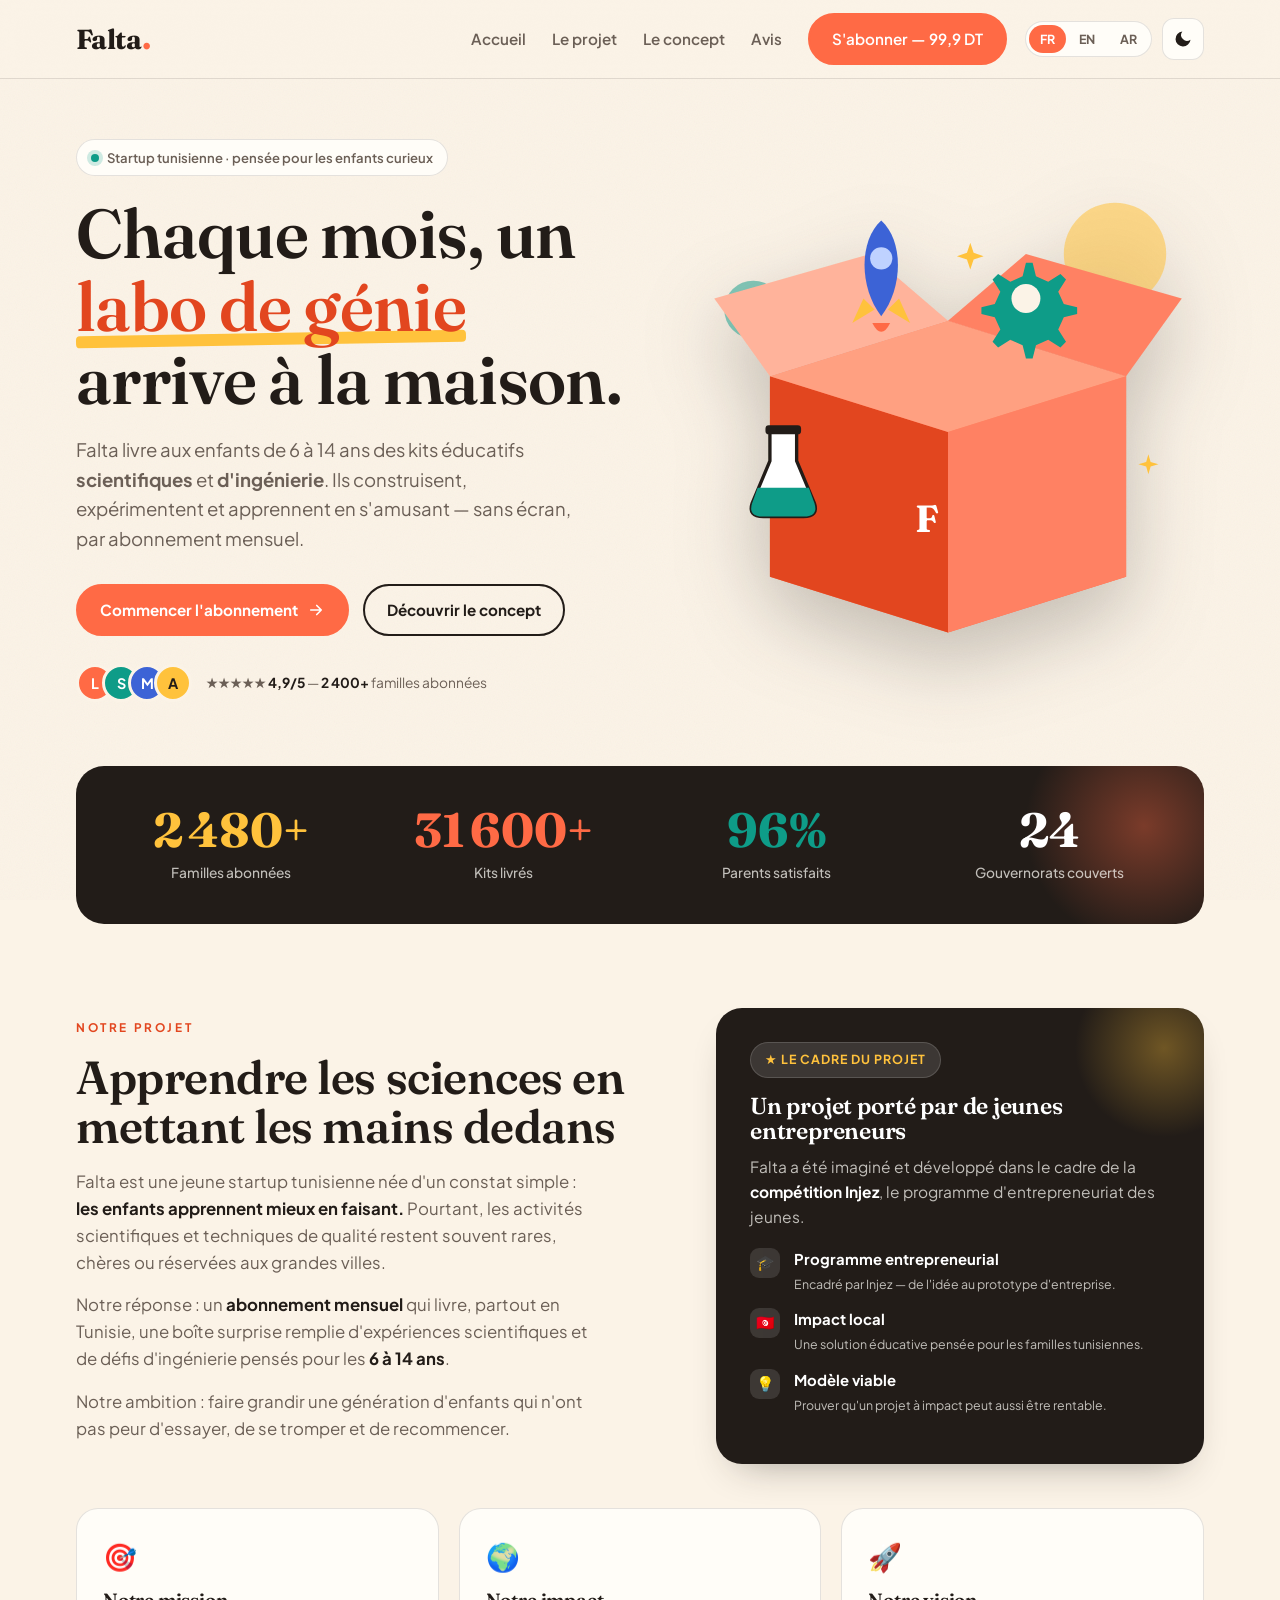
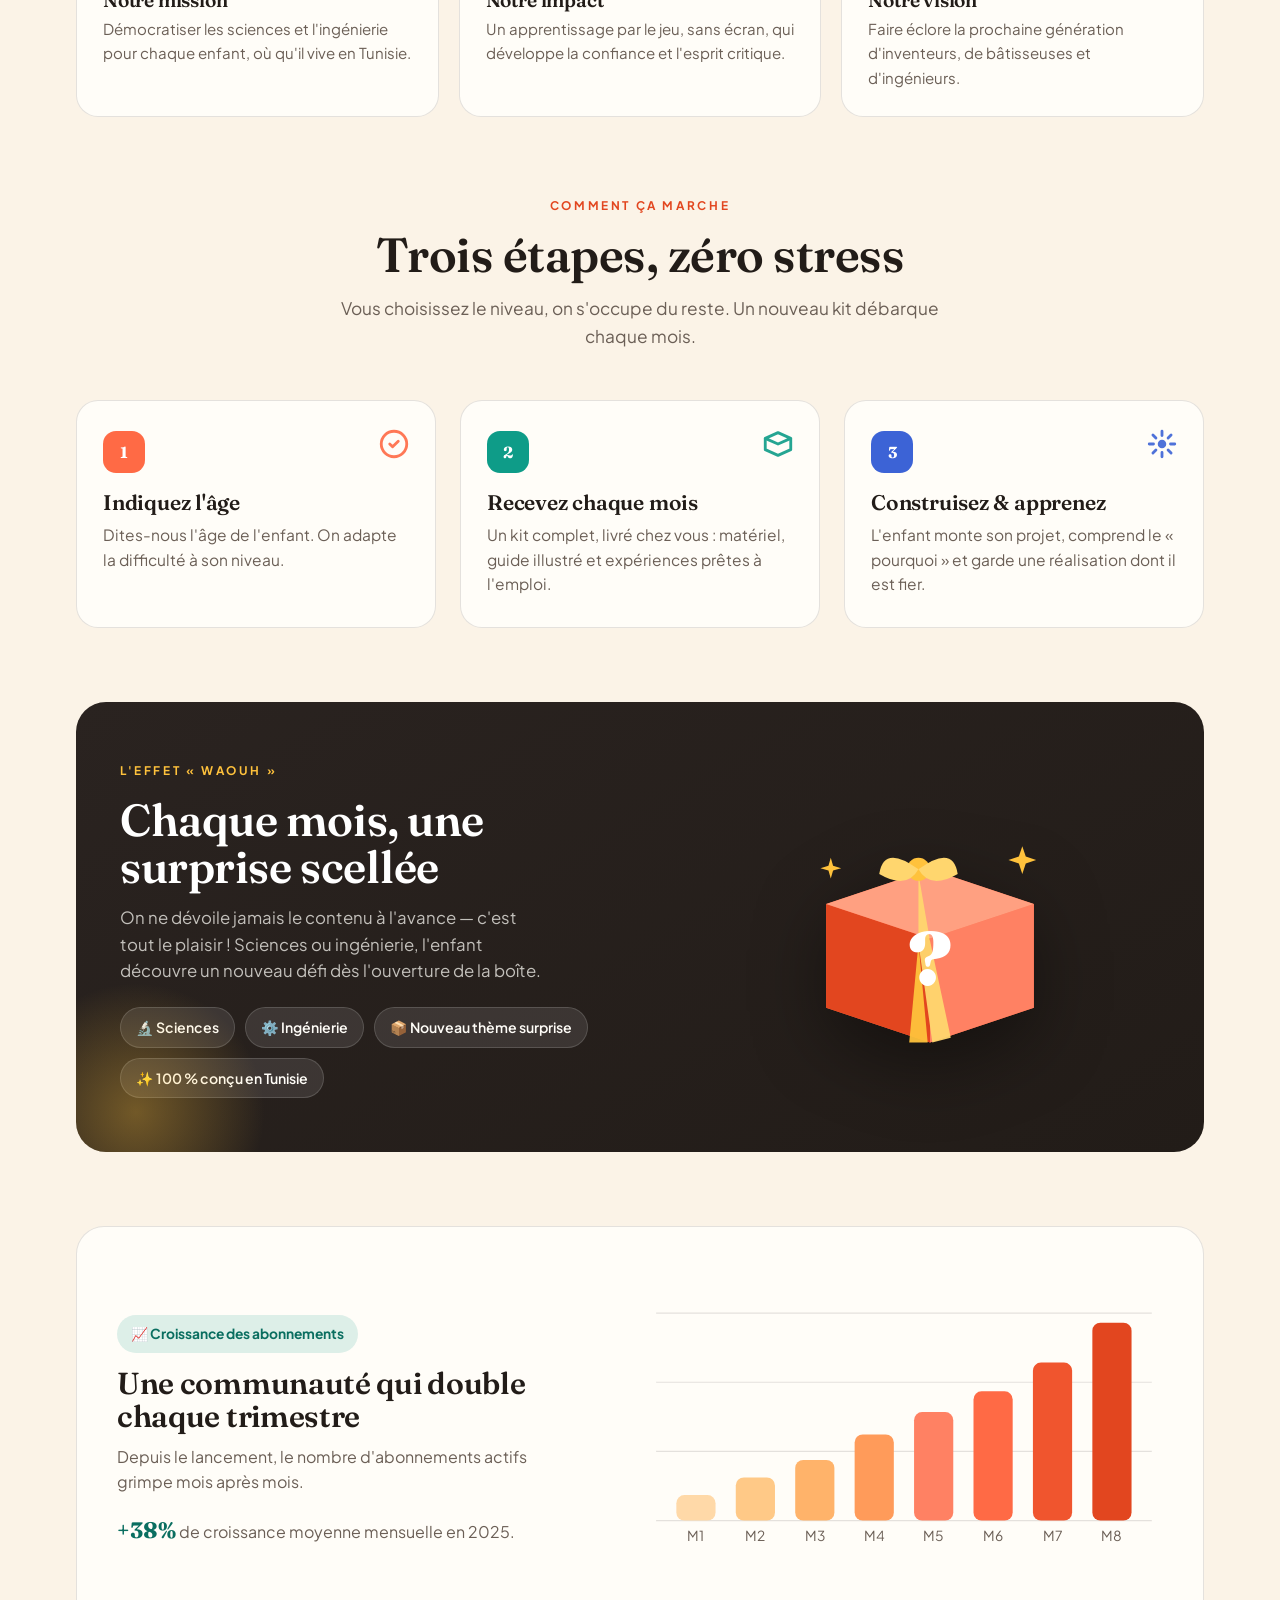
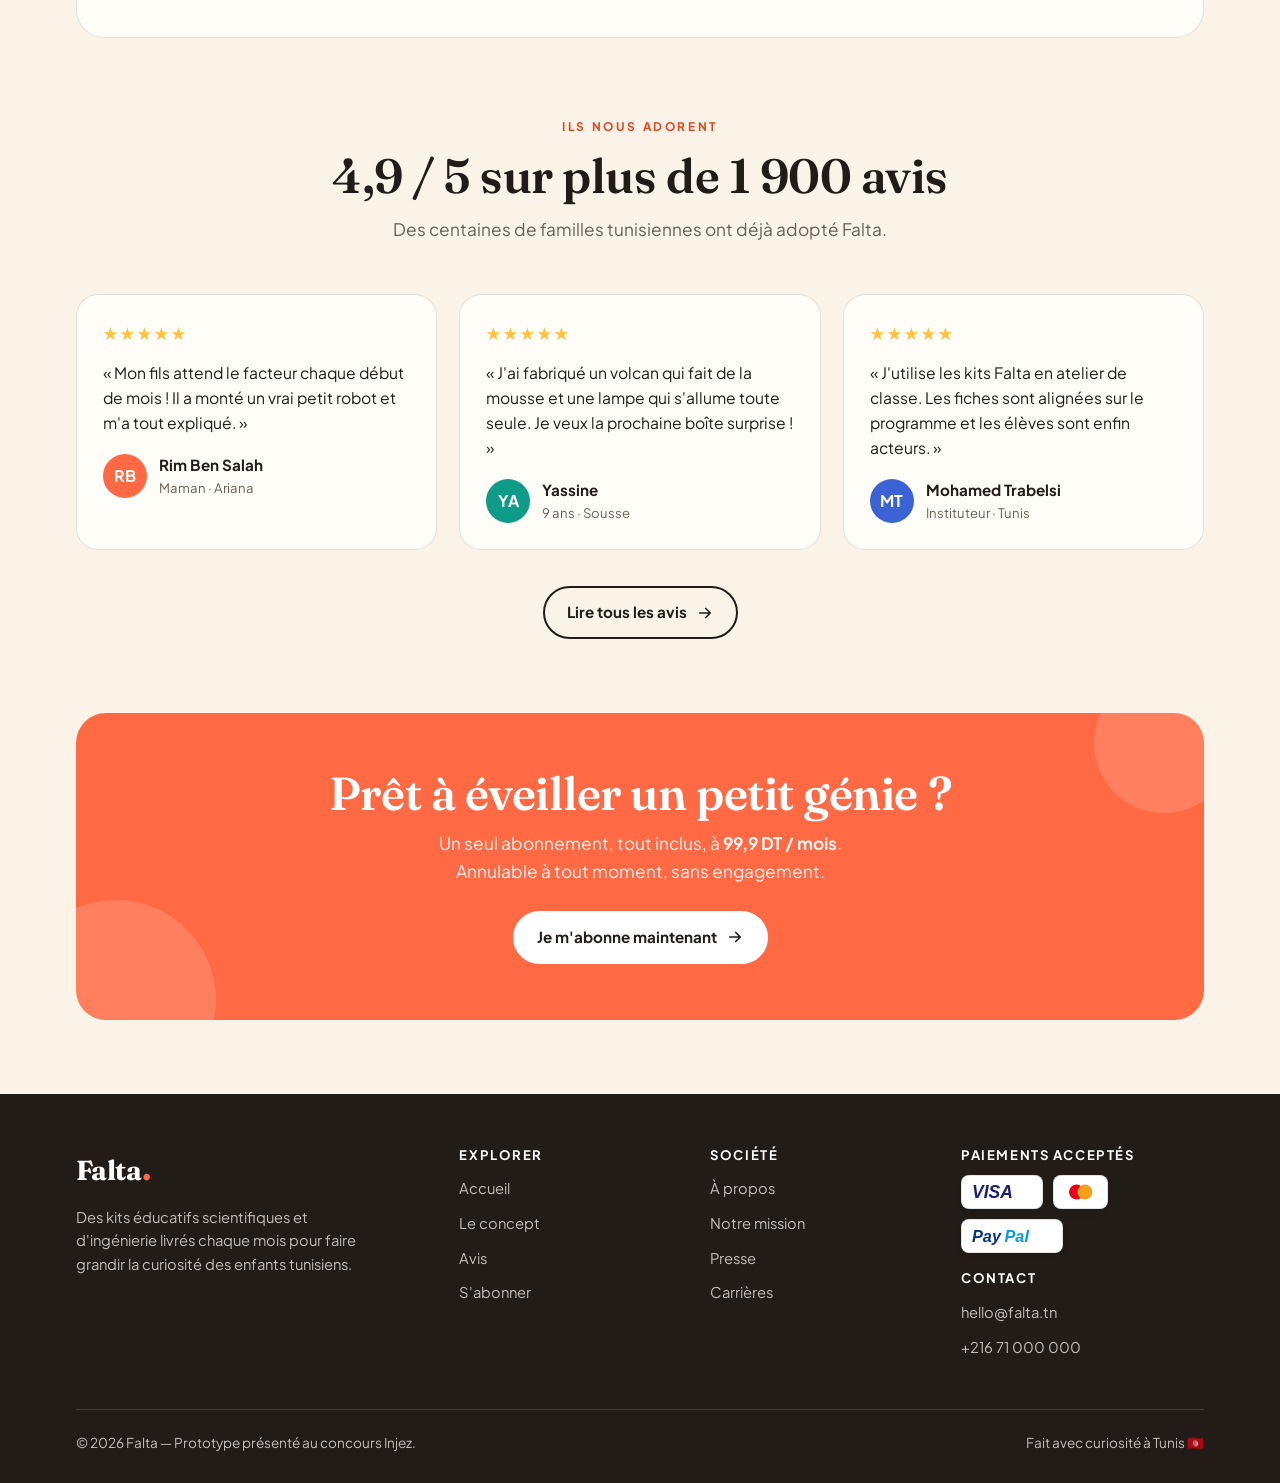
==== index.html @ 07b9bc49 "Add files via upload" ====
<!DOCTYPE html>
<html lang="fr">
<head>
<meta charset="UTF-8">
<meta name="viewport" content="width=device-width, initial-scale=1.0">
<title>Falta — Des kits éducatifs qui éveillent les petits génies</title>
<meta name="description" content="Falta, la startup tunisienne qui livre chaque mois des kits éducatifs scientifiques et d'ingénierie pour les enfants.">
<link rel="preconnect" href="https://fonts.googleapis.com">
<link rel="preconnect" href="https://fonts.gstatic.com" crossorigin>
<link href="https://fonts.googleapis.com/css2?family=Fraunces:ital,opsz,wght@0,9..144,400;0,9..144,500;0,9..144,600;0,9..144,700;0,9..144,900;1,9..144,500&family=Plus+Jakarta+Sans:wght@400;500;600;700;800&family=Tajawal:wght@400;500;700;800&display=swap" rel="stylesheet">
<link rel="stylesheet" href="falta.css">
<style>
.hero{position:relative;padding:60px 0 40px}
.hero-grid{display:grid;grid-template-columns:1.05fr .95fr;gap:50px;align-items:center}
.badge{display:inline-flex;align-items:center;gap:8px;background:var(--surface);border:1px solid var(--line);padding:7px 14px;border-radius:100px;font-weight:600;font-size:.82rem;color:var(--text-soft);box-shadow:var(--shadow)}
.badge .dot{width:8px;height:8px;border-radius:50%;background:var(--teal);box-shadow:0 0 0 4px rgba(14,156,136,.2)}
.hero h1{font-size:clamp(2.6rem,5.4vw,4.3rem);margin:22px 0 18px}
.hero h1 .ink-coral{color:var(--coral-deep);position:relative}
.hero h1 .ink-coral::after{content:"";position:absolute;left:0;right:0;bottom:4px;height:12px;background:var(--yellow);z-index:-1;border-radius:4px;transform:rotate(-1deg)}
.hero p.lead{font-size:1.16rem;color:var(--text-soft);max-width:520px;margin-bottom:30px}
.hero-cta{display:flex;gap:14px;flex-wrap:wrap;align-items:center}
.hero-meta{display:flex;align-items:center;gap:14px;margin-top:28px;flex-wrap:wrap}
.avatars{display:flex}
.avatars span{width:38px;height:38px;border-radius:50%;border:3px solid var(--bg);margin-inline-start:-12px;display:grid;place-items:center;font-weight:700;color:#fff;font-size:.9rem}
.avatars span:first-child{margin-inline-start:0}
.stars-inline{font-size:.86rem;color:var(--text-soft)}.stars-inline b{color:var(--text)}
.hero-art svg{width:100%;height:auto;display:block;filter:drop-shadow(0 30px 40px rgba(34,28,24,.25))}
.float{animation:float 6s ease-in-out infinite}.float.b{animation-delay:-2s}.float.c{animation-delay:-4s}
@keyframes float{0%,100%{transform:translateY(0)}50%{transform:translateY(-14px)}}

.stats{padding:24px 0 10px}
.stats-card{background:var(--panel);color:var(--panel-text);border-radius:28px;padding:40px 30px;display:grid;grid-template-columns:repeat(4,1fr);gap:24px;position:relative;overflow:hidden}
.stats-card::before{content:"";position:absolute;inset-inline-end:-60px;top:-60px;width:240px;height:240px;border-radius:50%;background:radial-gradient(circle,rgba(255,106,69,.4),transparent 70%)}
.stat{text-align:center;position:relative;z-index:2}
.stat .num{font-family:'Fraunces';font-weight:700;font-size:clamp(2.1rem,4vw,3rem);line-height:1;color:var(--yellow)}
[dir="rtl"] .stat .num{font-family:'Tajawal'}
.stat .lab{font-size:.86rem;color:var(--panel-soft);margin-top:8px;font-weight:500}
.stat:nth-child(2) .num{color:var(--coral)}.stat:nth-child(3) .num{color:var(--teal)}.stat:nth-child(4) .num{color:#fff}

section{position:relative;z-index:2}
.sec{padding:74px 0}
.sec-head{text-align:center;max-width:640px;margin:0 auto 50px}
.sec-head h2{font-size:clamp(2rem,4vw,3rem);margin:14px 0}
.sec-head p{color:var(--text-soft);font-size:1.08rem}

.about{display:grid;grid-template-columns:1.1fr .9fr;gap:44px;align-items:center}
.about h2{font-size:clamp(2rem,4vw,2.9rem);margin:14px 0 18px}
.about p{color:var(--text-soft);font-size:1.05rem;margin-bottom:16px;max-width:520px}
.about p strong{color:var(--text)}
.context-card{background:var(--panel);color:var(--panel-text);border-radius:26px;padding:34px;position:relative;overflow:hidden;box-shadow:var(--shadow)}
.context-card::before{content:"";position:absolute;inset-inline-end:-50px;top:-50px;width:180px;height:180px;border-radius:50%;background:radial-gradient(circle,rgba(255,194,60,.35),transparent 70%)}
.context-card .k{display:inline-flex;align-items:center;gap:8px;background:rgba(255,255,255,.12);border:1px solid var(--panel-line);padding:7px 14px;border-radius:100px;font-weight:700;font-size:.78rem;letter-spacing:.08em;text-transform:uppercase;color:var(--yellow)}
.context-card h3{color:#fff;font-size:1.45rem;margin:16px 0 12px}
.context-card>p{color:var(--panel-soft);font-size:.97rem;margin-bottom:18px}
.context-card .tline{display:flex;gap:14px;align-items:flex-start;margin-bottom:13px;font-size:.93rem}
.context-card .tline span.ic{flex:0 0 auto;width:30px;height:30px;border-radius:9px;background:rgba(255,255,255,.12);display:grid;place-items:center}
.context-card .tline b{color:#fff;display:block}
.context-card .tline small{color:var(--panel-soft)}
.pillars{display:grid;grid-template-columns:repeat(3,1fr);gap:20px;margin-top:44px}
.pillar{background:var(--surface);border:1px solid var(--line);border-radius:var(--r);padding:26px;transition:transform .25s,box-shadow .25s}
.pillar:hover{transform:translateY(-5px);box-shadow:var(--shadow)}
.pillar .emo{font-size:1.7rem}
.pillar h4{font-family:'Fraunces';font-size:1.2rem;margin:12px 0 7px}
[dir="rtl"] .pillar h4{font-family:'Tajawal'}
.pillar p{color:var(--text-soft);font-size:.94rem;margin:0}

.steps{display:grid;grid-template-columns:repeat(3,1fr);gap:24px}
.step{background:var(--surface);border:1px solid var(--line);border-radius:var(--r);padding:30px 26px;position:relative;transition:transform .25s ease,box-shadow .25s ease}
.step:hover{transform:translateY(-6px);box-shadow:var(--shadow)}
.step .n{font-family:'Fraunces';font-weight:700;font-size:1rem;width:42px;height:42px;border-radius:13px;display:grid;place-items:center;color:#fff;margin-bottom:18px}
.step:nth-child(1) .n{background:var(--coral)}.step:nth-child(2) .n{background:var(--teal)}.step:nth-child(3) .n{background:var(--blue)}
.step h3{font-size:1.32rem;margin-bottom:9px}
.step p{color:var(--text-soft);font-size:.97rem}
.step .ico{position:absolute;top:26px;inset-inline-end:24px;opacity:.9}

.surprise{background:linear-gradient(150deg,var(--panel-2),var(--panel));border-radius:30px;padding:54px 44px;color:var(--panel-text);display:grid;grid-template-columns:1fr .85fr;gap:40px;align-items:center;position:relative;overflow:hidden}
.surprise::before{content:"";position:absolute;inset-inline-start:-70px;bottom:-90px;width:260px;height:260px;border-radius:50%;background:radial-gradient(circle,rgba(255,194,60,.35),transparent 70%)}
.surprise .eyebrow{color:var(--yellow)}
.surprise h2{color:#fff;font-size:clamp(1.9rem,4vw,2.8rem);margin:14px 0}
.surprise p{color:var(--panel-soft);font-size:1.05rem;margin-bottom:22px;max-width:430px}
.surprise .tags{display:flex;gap:10px;flex-wrap:wrap}
.surprise .tags span{background:rgba(255,255,255,.1);border:1px solid var(--panel-line);padding:8px 15px;border-radius:100px;font-weight:600;font-size:.88rem}
.surprise-art{display:grid;place-items:center}
.surprise-art svg{width:100%;max-width:300px;filter:drop-shadow(0 26px 36px rgba(0,0,0,.4))}
.mystery{animation:bob 5s ease-in-out infinite}
@keyframes bob{0%,100%{transform:translateY(0) rotate(-2deg)}50%{transform:translateY(-12px) rotate(2deg)}}

.growth{background:var(--surface);border:1px solid var(--line);border-radius:28px;padding:40px;display:grid;grid-template-columns:.9fr 1.1fr;gap:40px;align-items:center}
.growth h3{font-size:1.9rem;margin-bottom:12px}
.growth p{color:var(--text-soft);margin-bottom:18px}
.growth .pill{display:inline-flex;align-items:center;gap:8px;background:color-mix(in srgb,var(--teal) 14%,var(--surface));color:var(--teal-deep);font-weight:700;font-size:.86rem;padding:8px 14px;border-radius:100px}
[data-theme="dark"] .growth .pill{color:#5FD9C6}
.chart{width:100%;height:auto}
.bar{transition:height .9s cubic-bezier(.2,.8,.2,1),y .9s cubic-bezier(.2,.8,.2,1)}

.reviews{display:grid;grid-template-columns:repeat(3,1fr);gap:22px}
.review{background:var(--surface);border:1px solid var(--line);border-radius:var(--r);padding:26px;transition:transform .25s,box-shadow .25s}
.review:hover{transform:translateY(-5px);box-shadow:var(--shadow)}
.review .stars{color:var(--yellow);font-size:1.05rem;letter-spacing:2px;margin-bottom:12px}
.review p{font-size:.98rem;margin-bottom:18px}
.review .who{display:flex;align-items:center;gap:12px}
.review .who .av{width:44px;height:44px;border-radius:50%;display:grid;place-items:center;color:#fff;font-weight:700;flex:0 0 auto}
.review .who .nm{font-weight:700;font-size:.95rem}
.review .who .ct{font-size:.82rem;color:var(--text-soft)}

.cta-banner{background:var(--coral);border-radius:30px;padding:56px;text-align:center;position:relative;overflow:hidden;color:#fff}
.cta-banner::before,.cta-banner::after{content:"";position:absolute;border-radius:50%;background:rgba(255,255,255,.14)}
.cta-banner::before{width:200px;height:200px;inset-inline-start:-60px;bottom:-80px}
.cta-banner::after{width:140px;height:140px;inset-inline-end:-30px;top:-40px}
.cta-banner h2{font-size:clamp(1.9rem,4vw,2.9rem);color:#fff;margin-bottom:12px}
.cta-banner p{color:rgba(255,255,255,.92);max-width:480px;margin:0 auto 26px;font-size:1.08rem}
.cta-banner .btn{background:#fff;color:var(--text);border-color:#fff}

.foot-grid{display:grid;grid-template-columns:1.6fr 1fr 1fr 1.1fr;gap:30px;padding:54px 0 0}
footer .logo{margin-bottom:14px}
footer p{font-size:.92rem;max-width:280px}
footer h4{color:#fff;font-family:'Plus Jakarta Sans';font-weight:700;font-size:.82rem;letter-spacing:.12em;text-transform:uppercase;margin-bottom:14px}
[dir="rtl"] footer h4{font-family:'Tajawal'}
footer ul{list-style:none}footer ul li{margin-bottom:9px}
footer ul li a{font-size:.92rem;transition:color .2s}footer ul li a:hover{color:var(--yellow)}
.foot-bottom{border-top:1px solid var(--panel-line);margin-top:40px;padding:22px 0 30px;display:flex;justify-content:space-between;font-size:.85rem;flex-wrap:wrap;gap:10px}

@media(max-width:900px){
  .hero-grid{grid-template-columns:1fr;gap:34px}
  .hero-art{order:-1;max-width:440px;margin:0 auto}
  .stats-card{grid-template-columns:1fr 1fr;gap:30px 20px}
  .steps,.reviews{grid-template-columns:1fr}
  .about{grid-template-columns:1fr;gap:30px}.pillars{grid-template-columns:1fr}
  .surprise{grid-template-columns:1fr;gap:28px;padding:40px 28px}.surprise-art{order:-1;max-width:260px;margin:0 auto}
  .growth{grid-template-columns:1fr;gap:28px}
  .foot-grid{grid-template-columns:1fr 1fr}
}
@media(max-width:520px){.cta-banner{padding:38px 24px}.growth{padding:28px}.stats-card{padding:30px 20px}.foot-grid{grid-template-columns:1fr}}
</style>
</head>
<body>

<header>
  <nav>
    <a href="index.html" class="logo">Falta<span class="dot">.</span></a>
    <div class="nav-right">
      <div class="navlinks" id="nav">
        <a href="index.html" data-i18n="nav.home">Accueil</a>
        <a href="#projet" data-i18n="nav.project">Le projet</a>
        <a href="#concept" data-i18n="nav.concept">Le concept</a>
        <a href="avis.html" data-i18n="nav.reviews">Avis</a>
        <a href="abonnement.html" class="btn coral" data-i18n="nav.subscribe">S'abonner — 99,9 DT</a>
      </div>
      <div class="controls" id="faltaControls"></div>
      <button class="burger" id="burger" aria-label="Menu"><span></span><span></span><span></span></button>
    </div>
  </nav>
</header>

<section class="hero">
  <div class="wrap hero-grid">
    <div class="hero-copy">
      <span class="badge reveal"><span class="dot"></span> <span data-i18n="hero.badge">Startup tunisienne</span></span>
      <h1 class="reveal" data-i18n="hero.title">Chaque mois, un <span class="ink-coral">labo de génie</span> arrive à la maison.</h1>
      <p class="lead reveal" data-i18n="hero.lead">Falta livre aux enfants de 6 à 14 ans des kits éducatifs scientifiques et d'ingénierie.</p>
      <div class="hero-cta reveal">
        <a href="abonnement.html" class="btn coral"><span data-i18n="hero.cta1">Commencer l'abonnement</span>
          <svg width="18" height="18" viewBox="0 0 24 24" fill="none"><path d="M5 12h14M13 6l6 6-6 6" stroke="#fff" stroke-width="2.2" stroke-linecap="round" stroke-linejoin="round"/></svg></a>
        <a href="#concept" class="btn ghost" data-i18n="hero.cta2">Découvrir le concept</a>
      </div>
      <div class="hero-meta reveal">
        <div class="avatars"><span style="background:#FF6A45">L</span><span style="background:#0E9C88">S</span><span style="background:#3C63D6">M</span><span style="background:#FFC23C;color:#221C18">A</span></div>
        <div class="stars-inline">★★★★★ <b>4,9/5</b> — <span data-i18n="hero.families"><b>2 400+</b> familles abonnées</span></div>
      </div>
    </div>
    <div class="hero-art reveal">
      <svg viewBox="0 0 460 440" xmlns="http://www.w3.org/2000/svg">
        <circle cx="380" cy="70" r="46" fill="#FFC23C" opacity=".55" class="float c"/>
        <circle cx="55" cy="120" r="26" fill="#0E9C88" opacity=".5" class="float b"/>
        <g class="float">
          <path d="M70 180 L230 130 L390 180 L390 360 L230 410 L70 360 Z" fill="#FF6A45"/>
          <path d="M70 180 L230 230 L230 410 L70 360 Z" fill="#E2461F"/>
          <path d="M230 230 L390 180 L390 360 L230 410 Z" fill="#FF8163"/>
          <path d="M70 180 L230 130 L390 180 L230 230 Z" fill="#FFA081"/>
          <path d="M70 180 L230 130 L160 70 L20 110 Z" fill="#FFB39B"/>
          <path d="M390 180 L230 130 L300 70 L440 110 Z" fill="#FF8163"/>
          <text x="200" y="320" font-family="Fraunces,serif" font-size="34" font-weight="700" fill="#fff">F</text>
        </g>
        <g class="float b"><g transform="translate(140 40)">
          <path d="M30 0 C50 18 50 60 30 86 C10 60 10 18 30 0 Z" fill="#3C63D6"/>
          <circle cx="30" cy="34" r="10" fill="#BFD2FF"/>
          <path d="M14 70 L4 92 L24 80 Z" fill="#FFC23C"/><path d="M46 70 L56 92 L36 80 Z" fill="#FFC23C"/>
          <path d="M22 92 q8 16 16 0" fill="#FF6A45"/></g></g>
        <g class="float c"><g transform="translate(300 110)">
          <path d="M40 8 l6 0 3 12 11 5 11-7 5 5-7 11 5 11 12 3 0 6-12 3-5 11 7 11-5 5-11-7-11 5-3 12-6 0-3-12-11-5-11 7-5-5 7-11-5-11-12-3 0-6 12-3 5-11-7-11 5-5 11 7 11-5 z" fill="#0E9C88" transform="translate(-40 -40)"/>
          <circle cx="0" cy="0" r="13" fill="#FBF3E7"/></g></g>
        <g class="float"><g transform="translate(50 230)">
          <path d="M20 0 L20 26 L4 64 q-4 12 10 12 l36 0 q14 0 10-12 L44 26 L44 0 Z" fill="#fff" stroke="#221C18" stroke-width="3"/>
          <path d="M9 50 L55 50 L60 64 q4 12 -10 12 l-36 0 q-14 0 -10-12 Z" fill="#0E9C88"/>
          <rect x="16" y="-6" width="32" height="8" rx="3" fill="#221C18"/></g></g>
        <g fill="#FFC23C"><path d="M250 60 l3 9 9 3 -9 3 -3 9 -3-9 -9-3 9-3 z" class="float b"/><path d="M410 250 l2 7 7 2 -7 2 -2 7 -2-7 -7-2 7-2 z" class="float"/></g>
      </svg>
    </div>
  </div>
</section>

<section class="stats">
  <div class="wrap">
    <div class="stats-card reveal">
      <div class="stat"><div class="num" data-count="2480" data-suffix="+">0</div><div class="lab" data-i18n="stat.families">Familles abonnées</div></div>
      <div class="stat"><div class="num" data-count="31600" data-suffix="+">0</div><div class="lab" data-i18n="stat.kits">Kits livrés</div></div>
      <div class="stat"><div class="num" data-count="96" data-suffix="%">0</div><div class="lab" data-i18n="stat.satisf">Parents satisfaits</div></div>
      <div class="stat"><div class="num" data-count="24" data-suffix="">0</div><div class="lab" data-i18n="stat.gov">Gouvernorats couverts</div></div>
    </div>
  </div>
</section>

<section class="sec" id="projet">
  <div class="wrap">
    <div class="about">
      <div class="reveal">
        <span class="eyebrow" data-i18n="about.eyebrow">Notre projet</span>
        <h2 data-i18n="about.title">Apprendre les sciences en mettant les mains dedans</h2>
        <p data-i18n="about.p1"></p>
        <p data-i18n="about.p2"></p>
        <p data-i18n="about.p3"></p>
      </div>
      <div class="context-card reveal">
        <span class="k" data-i18n="ctx.k">★ Le cadre du projet</span>
        <h3 data-i18n="ctx.title">Un projet porté par de jeunes entrepreneurs</h3>
        <p data-i18n="ctx.p"></p>
        <div class="tline"><span class="ic">🎓</span><div><b data-i18n="ctx.l1t">Programme entrepreneurial</b><small data-i18n="ctx.l1s"></small></div></div>
        <div class="tline"><span class="ic">🇹🇳</span><div><b data-i18n="ctx.l2t">Impact local</b><small data-i18n="ctx.l2s"></small></div></div>
        <div class="tline"><span class="ic">💡</span><div><b data-i18n="ctx.l3t">Modèle viable</b><small data-i18n="ctx.l3s"></small></div></div>
      </div>
    </div>
    <div class="pillars">
      <div class="pillar reveal"><div class="emo">🎯</div><h4 data-i18n="pil.1t">Notre mission</h4><p data-i18n="pil.1p"></p></div>
      <div class="pillar reveal"><div class="emo">🌍</div><h4 data-i18n="pil.2t">Notre impact</h4><p data-i18n="pil.2p"></p></div>
      <div class="pillar reveal"><div class="emo">🚀</div><h4 data-i18n="pil.3t">Notre vision</h4><p data-i18n="pil.3p"></p></div>
    </div>
  </div>
</section>

<section class="sec" id="concept" style="padding-top:0">
  <div class="wrap">
    <div class="sec-head reveal">
      <span class="eyebrow" data-i18n="concept.eyebrow">Comment ça marche</span>
      <h2 data-i18n="concept.title">Trois étapes, zéro stress</h2>
      <p data-i18n="concept.sub"></p>
    </div>
    <div class="steps">
      <div class="step reveal"><div class="n">1</div>
        <svg class="ico" width="34" height="34" viewBox="0 0 24 24" fill="none"><circle cx="12" cy="12" r="9" stroke="#FF6A45" stroke-width="2"/><path d="M9 12l2 2 4-4" stroke="#FF6A45" stroke-width="2" stroke-linecap="round" stroke-linejoin="round"/></svg>
        <h3 data-i18n="concept.s1t">Indiquez l'âge</h3><p data-i18n="concept.s1p"></p></div>
      <div class="step reveal"><div class="n">2</div>
        <svg class="ico" width="34" height="34" viewBox="0 0 24 24" fill="none"><path d="M3 8l9-4 9 4-9 4-9-4z" stroke="#0E9C88" stroke-width="2" stroke-linejoin="round"/><path d="M3 8v8l9 4 9-4V8" stroke="#0E9C88" stroke-width="2" stroke-linejoin="round"/></svg>
        <h3 data-i18n="concept.s2t">Recevez chaque mois</h3><p data-i18n="concept.s2p"></p></div>
      <div class="step reveal"><div class="n">3</div>
        <svg class="ico" width="34" height="34" viewBox="0 0 24 24" fill="none"><path d="M12 3v3m0 12v3M5.6 5.6l2.1 2.1m8.6 8.6l2.1 2.1M3 12h3m12 0h3M5.6 18.4l2.1-2.1m8.6-8.6l2.1-2.1" stroke="#3C63D6" stroke-width="2" stroke-linecap="round"/><circle cx="12" cy="12" r="3" fill="#3C63D6"/></svg>
        <h3 data-i18n="concept.s3t">Construisez & apprenez</h3><p data-i18n="concept.s3p"></p></div>
    </div>
  </div>
</section>

<section class="sec" id="surprise" style="padding-top:0">
  <div class="wrap">
    <div class="surprise reveal">
      <div>
        <span class="eyebrow" data-i18n="surp.eyebrow">L'effet « waouh »</span>
        <h2 data-i18n="surp.title">Chaque mois, une surprise scellée</h2>
        <p data-i18n="surp.p"></p>
        <div class="tags"><span data-i18n="surp.t1">🔬 Sciences</span><span data-i18n="surp.t2">⚙️ Ingénierie</span><span data-i18n="surp.t3">📦 Surprise</span><span data-i18n="surp.t4">✨ Tunisie</span></div>
      </div>
      <div class="surprise-art">
        <svg class="mystery" viewBox="0 0 260 260" xmlns="http://www.w3.org/2000/svg">
          <path d="M40 110 L130 80 L220 110 L220 200 L130 230 L40 200 Z" fill="#FF6A45"/>
          <path d="M40 110 L130 140 L130 230 L40 200 Z" fill="#E2461F"/>
          <path d="M130 140 L220 110 L220 200 L130 230 Z" fill="#FF8163"/>
          <path d="M40 110 L130 80 L220 110 L130 140 Z" fill="#FFA081"/>
          <path d="M120 84 L120 144 L112 230 L128 230 L120 144 Z" fill="#FFC23C" opacity=".95"/>
          <path d="M120 84 L120 144 L132 230 L148 226 L130 142 Z" fill="#FFD66E" opacity=".95"/>
          <text x="130" y="180" font-family="Fraunces,serif" font-size="64" font-weight="900" fill="#fff" text-anchor="middle">?</text>
          <circle cx="120" cy="80" r="10" fill="#FFC23C"/>
          <path d="M120 80 q-30 -22 -34 4 q24 14 34 -4z" fill="#FFD66E"/><path d="M120 80 q30 -22 34 4 q-24 14 -34 -4z" fill="#FFD66E"/>
          <g fill="#FFC23C"><path d="M210 60 l3 9 9 3 -9 3 -3 9 -3-9 -9-3 9-3 z"/><path d="M44 70 l2 7 7 2 -7 2 -2 7 -2-7 -7-2 7-2 z"/></g>
        </svg>
      </div>
    </div>
  </div>
</section>

<section class="sec" style="padding-top:0">
  <div class="wrap">
    <div class="growth reveal">
      <div>
        <span class="pill" data-i18n="growth.pill">📈 Croissance des abonnements</span>
        <h3 data-i18n="growth.title" style="margin-top:14px">Une communauté qui double chaque trimestre</h3>
        <p data-i18n="growth.p"></p>
        <p style="margin:0"><strong style="font-family:Fraunces;font-size:1.4rem;color:var(--teal-deep)">+38%</strong> <span data-i18n="growth.note"></span></p>
      </div>
      <div>
        <svg class="chart" viewBox="0 0 480 280" id="growthChart">
          <g stroke="var(--line)" stroke-width="1"><line x1="40" y1="40" x2="470" y2="40"/><line x1="40" y1="100" x2="470" y2="100"/><line x1="40" y1="160" x2="470" y2="160"/><line x1="40" y1="220" x2="470" y2="220"/></g>
          <g id="bars"></g>
          <g id="labels" font-family="Plus Jakarta Sans" font-size="12" fill="var(--text-soft)" text-anchor="middle"></g>
        </svg>
      </div>
    </div>
  </div>
</section>

<section class="sec" style="padding-top:0">
  <div class="wrap">
    <div class="sec-head reveal">
      <span class="eyebrow" data-i18n="rev.eyebrow">Ils nous adorent</span>
      <h2 data-i18n="rev.title">4,9 / 5 sur plus de 1 900 avis</h2>
      <p data-i18n="rev.sub"></p>
    </div>
    <div class="reviews">
      <div class="review reveal"><div class="stars">★★★★★</div><p data-i18n="rev.q1"></p><div class="who"><span class="av" style="background:#FF6A45">RB</span><div><div class="nm">Rim Ben Salah</div><div class="ct" data-i18n="rev.r1">Maman · Ariana</div></div></div></div>
      <div class="review reveal"><div class="stars">★★★★★</div><p data-i18n="rev.q2"></p><div class="who"><span class="av" style="background:#0E9C88">YA</span><div><div class="nm">Yassine</div><div class="ct" data-i18n="rev.r2">9 ans · Sousse</div></div></div></div>
      <div class="review reveal"><div class="stars">★★★★★</div><p data-i18n="rev.q3"></p><div class="who"><span class="av" style="background:#3C63D6">MT</span><div><div class="nm">Mohamed Trabelsi</div><div class="ct" data-i18n="rev.r3">Instituteur · Tunis</div></div></div></div>
    </div>
    <div style="text-align:center;margin-top:36px" class="reveal">
      <a href="avis.html" class="btn ghost"><span data-i18n="rev.all">Lire tous les avis</span>
        <svg width="18" height="18" viewBox="0 0 24 24" fill="none"><path d="M5 12h14M13 6l6 6-6 6" stroke="currentColor" stroke-width="2.2" stroke-linecap="round" stroke-linejoin="round"/></svg></a>
    </div>
  </div>
</section>

<section class="sec" style="padding-top:0">
  <div class="wrap">
    <div class="cta-banner reveal">
      <h2 data-i18n="cta.title">Prêt à éveiller un petit génie ?</h2>
      <p data-i18n="cta.p"></p>
      <a href="abonnement.html" class="btn"><span data-i18n="cta.btn">Je m'abonne maintenant</span>
        <svg width="18" height="18" viewBox="0 0 24 24" fill="none"><path d="M5 12h14M13 6l6 6-6 6" stroke="#221C18" stroke-width="2.2" stroke-linecap="round" stroke-linejoin="round"/></svg></a>
    </div>
  </div>
</section>

<footer>
  <div class="wrap">
    <div class="foot-grid">
      <div>
        <a href="index.html" class="logo">Falta<span class="dot">.</span></a>
        <p data-i18n="foot.tagline"></p>
      </div>
      <div><h4 data-i18n="foot.explore">Explorer</h4><ul>
        <li><a href="index.html" data-i18n="nav.home">Accueil</a></li>
        <li><a href="index.html#concept" data-i18n="nav.concept">Le concept</a></li>
        <li><a href="avis.html" data-i18n="nav.reviews">Avis</a></li>
        <li><a href="abonnement.html" data-i18n="foot.subscribe">S'abonner</a></li></ul></div>
      <div><h4 data-i18n="foot.company">Société</h4><ul>
        <li><a href="#" data-i18n="foot.about">À propos</a></li>
        <li><a href="#" data-i18n="foot.mission">Notre mission</a></li>
        <li><a href="#" data-i18n="foot.press">Presse</a></li>
        <li><a href="#" data-i18n="foot.jobs">Carrières</a></li></ul></div>
      <div><h4 data-i18n="foot.pay">Paiements acceptés</h4>
        <div class="pay-row" data-pay style="margin-bottom:18px"></div>
        <h4 data-i18n="foot.contact">Contact</h4>
        <ul><li><a href="mailto:hello@falta.tn">hello@falta.tn</a></li><li><a href="#">+216 71 000 000</a></li></ul></div>
    </div>
    <div class="foot-bottom">
      <span>© <span id="yr"></span> <span data-i18n="foot.rights"></span></span>
      <span data-i18n="foot.made"></span>
    </div>
  </div>
</footer>

<script>
window.PAGE_I18N = {
 fr:{
  "hero.badge":"Startup tunisienne · pensée pour les enfants curieux",
  "hero.title":"Chaque mois, un <span class=\"ink-coral\">labo de génie</span> arrive à la maison.",
  "hero.lead":"Falta livre aux enfants de 6 à 14 ans des kits éducatifs <strong>scientifiques</strong> et <strong>d'ingénierie</strong>. Ils construisent, expérimentent et apprennent en s'amusant — sans écran, par abonnement mensuel.",
  "hero.cta1":"Commencer l'abonnement","hero.cta2":"Découvrir le concept","hero.families":"<b>2 400+</b> familles abonnées",
  "stat.families":"Familles abonnées","stat.kits":"Kits livrés","stat.satisf":"Parents satisfaits","stat.gov":"Gouvernorats couverts",
  "about.eyebrow":"Notre projet","about.title":"Apprendre les sciences en mettant les mains dedans",
  "about.p1":"Falta est une jeune startup tunisienne née d'un constat simple : <strong>les enfants apprennent mieux en faisant.</strong> Pourtant, les activités scientifiques et techniques de qualité restent souvent rares, chères ou réservées aux grandes villes.",
  "about.p2":"Notre réponse : un <strong>abonnement mensuel</strong> qui livre, partout en Tunisie, une boîte surprise remplie d'expériences scientifiques et de défis d'ingénierie pensés pour les <strong>6 à 14 ans</strong>.",
  "about.p3":"Notre ambition : faire grandir une génération d'enfants qui n'ont pas peur d'essayer, de se tromper et de recommencer.",
  "ctx.k":"★ Le cadre du projet","ctx.title":"Un projet porté par de jeunes entrepreneurs",
  "ctx.p":"Falta a été imaginé et développé dans le cadre de la <strong style=\"color:#fff\">compétition Injez</strong>, le programme d'entrepreneuriat des jeunes.",
  "ctx.l1t":"Programme entrepreneurial","ctx.l1s":"Encadré par Injez — de l'idée au prototype d'entreprise.",
  "ctx.l2t":"Impact local","ctx.l2s":"Une solution éducative pensée pour les familles tunisiennes.",
  "ctx.l3t":"Modèle viable","ctx.l3s":"Prouver qu'un projet à impact peut aussi être rentable.",
  "pil.1t":"Notre mission","pil.1p":"Démocratiser les sciences et l'ingénierie pour chaque enfant, où qu'il vive en Tunisie.",
  "pil.2t":"Notre impact","pil.2p":"Un apprentissage par le jeu, sans écran, qui développe la confiance et l'esprit critique.",
  "pil.3t":"Notre vision","pil.3p":"Faire éclore la prochaine génération d'inventeurs, de bâtisseuses et d'ingénieurs.",
  "concept.eyebrow":"Comment ça marche","concept.title":"Trois étapes, zéro stress","concept.sub":"Vous choisissez le niveau, on s'occupe du reste. Un nouveau kit débarque chaque mois.",
  "concept.s1t":"Indiquez l'âge","concept.s1p":"Dites-nous l'âge de l'enfant. On adapte la difficulté à son niveau.",
  "concept.s2t":"Recevez chaque mois","concept.s2p":"Un kit complet, livré chez vous : matériel, guide illustré et expériences prêtes à l'emploi.",
  "concept.s3t":"Construisez & apprenez","concept.s3p":"L'enfant monte son projet, comprend le « pourquoi » et garde une réalisation dont il est fier.",
  "surp.eyebrow":"L'effet « waouh »","surp.title":"Chaque mois, une surprise scellée",
  "surp.p":"On ne dévoile jamais le contenu à l'avance — c'est tout le plaisir ! Sciences ou ingénierie, l'enfant découvre un nouveau défi dès l'ouverture de la boîte.",
  "surp.t1":"🔬 Sciences","surp.t2":"⚙️ Ingénierie","surp.t3":"📦 Nouveau thème surprise","surp.t4":"✨ 100 % conçu en Tunisie",
  "growth.pill":"📈 Croissance des abonnements","growth.title":"Une communauté qui double chaque trimestre",
  "growth.p":"Depuis le lancement, le nombre d'abonnements actifs grimpe mois après mois.","growth.note":"de croissance moyenne mensuelle en 2025.",
  "rev.eyebrow":"Ils nous adorent","rev.title":"4,9 / 5 sur plus de 1 900 avis","rev.sub":"Des centaines de familles tunisiennes ont déjà adopté Falta.",
  "rev.q1":"« Mon fils attend le facteur chaque début de mois ! Il a monté un vrai petit robot et m'a tout expliqué. »","rev.r1":"Maman · Ariana",
  "rev.q2":"« J'ai fabriqué un volcan qui fait de la mousse et une lampe qui s'allume toute seule. Je veux la prochaine boîte surprise ! »","rev.r2":"9 ans · Sousse",
  "rev.q3":"« J'utilise les kits Falta en atelier de classe. Les fiches sont alignées sur le programme et les élèves sont enfin acteurs. »","rev.r3":"Instituteur · Tunis",
  "rev.all":"Lire tous les avis",
  "cta.title":"Prêt à éveiller un petit génie ?","cta.p":"Un seul abonnement, tout inclus, à <strong>99,9 DT / mois</strong>. Annulable à tout moment, sans engagement.","cta.btn":"Je m'abonne maintenant",
  "foot.subscribe":"S'abonner"
 },
 en:{
  "hero.badge":"Tunisian startup · made for curious kids",
  "hero.title":"Every month, a <span class=\"ink-coral\">genius lab</span> lands at home.",
  "hero.lead":"Falta delivers <strong>science</strong> and <strong>engineering</strong> educational kits to kids aged 6–14. They build, experiment and learn while having fun — screen-free, by monthly subscription.",
  "hero.cta1":"Start the subscription","hero.cta2":"See how it works","hero.families":"<b>2,400+</b> subscribed families",
  "stat.families":"Subscribed families","stat.kits":"Kits delivered","stat.satisf":"Happy parents","stat.gov":"Governorates covered",
  "about.eyebrow":"Our project","about.title":"Learning science by getting hands dirty",
  "about.p1":"Falta is a young Tunisian startup born from a simple observation: <strong>children learn better by doing.</strong> Yet quality science and tech activities remain rare, costly or limited to big cities.",
  "about.p2":"Our answer: a <strong>monthly subscription</strong> that delivers, all across Tunisia, a surprise box full of science experiments and engineering challenges designed for ages <strong>6 to 14</strong>.",
  "about.p3":"Our ambition: to raise a generation of children who aren't afraid to try, fail and start again.",
  "ctx.k":"★ Project framework","ctx.title":"A project led by young entrepreneurs",
  "ctx.p":"Falta was imagined and developed within the <strong style=\"color:#fff\">Injez competition</strong>, the youth entrepreneurship program.",
  "ctx.l1t":"Entrepreneurship program","ctx.l1s":"Mentored by Injez — from idea to a startup prototype.",
  "ctx.l2t":"Local impact","ctx.l2s":"An educational solution built for Tunisian families.",
  "ctx.l3t":"Viable model","ctx.l3s":"Proving an impact-driven project can also be profitable.",
  "pil.1t":"Our mission","pil.1p":"Democratize science and engineering for every child, wherever they live in Tunisia.",
  "pil.2t":"Our impact","pil.2p":"Screen-free, play-based learning that builds confidence and critical thinking.",
  "pil.3t":"Our vision","pil.3p":"Spark the next generation of inventors, builders and engineers.",
  "concept.eyebrow":"How it works","concept.title":"Three steps, zero stress","concept.sub":"You pick the level, we handle the rest. A new kit arrives every month.",
  "concept.s1t":"Tell us the age","concept.s1p":"Tell us the child's age. We adapt the difficulty to their level.",
  "concept.s2t":"Receive monthly","concept.s2p":"A complete kit at your door: materials, illustrated guide and ready-to-go experiments.",
  "concept.s3t":"Build & learn","concept.s3p":"The child builds the project, understands the why, and keeps something to be proud of.",
  "surp.eyebrow":"The wow effect","surp.title":"Every month, a sealed surprise",
  "surp.p":"We never reveal the contents in advance — that's the whole fun! Science or engineering, the child discovers a new challenge the moment the box opens.",
  "surp.t1":"🔬 Science","surp.t2":"⚙️ Engineering","surp.t3":"📦 New surprise theme","surp.t4":"✨ 100% made in Tunisia",
  "growth.pill":"📈 Subscription growth","growth.title":"A community doubling every quarter",
  "growth.p":"Since launch, active subscriptions keep climbing month after month.","growth.note":"average monthly growth in 2025.",
  "rev.eyebrow":"They love us","rev.title":"4.9 / 5 across 1,900+ reviews","rev.sub":"Hundreds of Tunisian families have already adopted Falta.",
  "rev.q1":"“My son waits for the mailman every start of the month! He built a real little robot and explained it all to me.”","rev.r1":"Mom · Ariana",
  "rev.q2":"“I built a volcano that foams and a lamp that lights up by itself. I want the next surprise box!”","rev.r2":"age 9 · Sousse",
  "rev.q3":"“I use Falta kits in class workshops. The sheets match the curriculum and students are finally active learners.”","rev.r3":"Teacher · Tunis",
  "rev.all":"Read all reviews",
  "cta.title":"Ready to spark a little genius?","cta.p":"One subscription, all included, at <strong>99.9 DT / month</strong>. Cancel anytime, no commitment.","cta.btn":"Subscribe now",
  "foot.subscribe":"Subscribe"
 },
 ar:{
  "hero.badge":"شركة ناشئة تونسية · مصمّمة للأطفال الفضوليين",
  "hero.title":"كل شهر، يصل <span class=\"ink-coral\">مختبر عبقري</span> إلى المنزل.",
  "hero.lead":"توصّل فالطة علباً تعليمية <strong>علمية</strong> و<strong>هندسية</strong> للأطفال من 6 إلى 14 سنة. يبنون ويجرّبون ويتعلمون باللعب — دون شاشات، عبر اشتراك شهري.",
  "hero.cta1":"ابدأ الاشتراك","hero.cta2":"اكتشف الفكرة","hero.families":"<b>+2400</b> عائلة مشتركة",
  "stat.families":"عائلات مشتركة","stat.kits":"علب تم تسليمها","stat.satisf":"آباء راضون","stat.gov":"ولايات مغطّاة",
  "about.eyebrow":"مشروعنا","about.title":"تعلّم العلوم بالعمل اليدوي",
  "about.p1":"فالطة شركة ناشئة تونسية شابة وُلدت من ملاحظة بسيطة: <strong>الأطفال يتعلّمون أفضل عندما يفعلون.</strong> ومع ذلك تبقى الأنشطة العلمية والتقنية الجيدة نادرة أو مكلفة أو محصورة في المدن الكبرى.",
  "about.p2":"جوابنا: <strong>اشتراك شهري</strong> يوصّل في كل أنحاء تونس علبة مفاجأة مليئة بتجارب علمية وتحدّيات هندسية مصمّمة للأعمار من <strong>6 إلى 14</strong>.",
  "about.p3":"طموحنا: تنشئة جيل من الأطفال لا يخافون من المحاولة والخطأ وإعادة الكرّة.",
  "ctx.k":"★ إطار المشروع","ctx.title":"مشروع يقوده شباب رياديون",
  "ctx.p":"تم تصوّر فالطة وتطويرها ضمن <strong style=\"color:#fff\">مسابقة إنجاز</strong>، برنامج ريادة الأعمال للشباب.",
  "ctx.l1t":"برنامج ريادي","ctx.l1s":"بإشراف إنجاز — من الفكرة إلى نموذج مشروع.",
  "ctx.l2t":"أثر محلي","ctx.l2s":"حلّ تعليمي مصمّم للعائلات التونسية.",
  "ctx.l3t":"نموذج قابل للنجاح","ctx.l3s":"إثبات أن المشروع ذا الأثر يمكن أن يكون مربحاً أيضاً.",
  "pil.1t":"مهمتنا","pil.1p":"إتاحة العلوم والهندسة لكل طفل أينما كان في تونس.",
  "pil.2t":"أثرنا","pil.2p":"تعلّم باللعب دون شاشات يبني الثقة والتفكير النقدي.",
  "pil.3t":"رؤيتنا","pil.3p":"إطلاق الجيل القادم من المخترعين والبنّائين والمهندسين.",
  "concept.eyebrow":"كيف يعمل","concept.title":"ثلاث خطوات، دون عناء","concept.sub":"تختار المستوى ونحن نتكفّل بالباقي. علبة جديدة كل شهر.",
  "concept.s1t":"حدّد العمر","concept.s1p":"أخبرنا بعمر الطفل ونحن نلائم مستوى الصعوبة.",
  "concept.s2t":"استلم كل شهر","concept.s2p":"علبة كاملة عند بابك: المواد ودليل مصوّر وتجارب جاهزة.",
  "concept.s3t":"ابنِ وتعلّم","concept.s3p":"يركّب الطفل مشروعه، يفهم «لماذا»، ويحتفظ بإنجاز يفخر به.",
  "surp.eyebrow":"أثر «الواو»","surp.title":"كل شهر مفاجأة مغلقة",
  "surp.p":"لا نكشف المحتوى مسبقاً أبداً — وهذه هي المتعة! علوم أو هندسة، يكتشف الطفل تحدياً جديداً فور فتح العلبة.",
  "surp.t1":"🔬 علوم","surp.t2":"⚙️ هندسة","surp.t3":"📦 موضوع مفاجئ جديد","surp.t4":"✨ مصنوع 100% في تونس",
  "growth.pill":"📈 نمو الاشتراكات","growth.title":"مجتمع يتضاعف كل ثلاثة أشهر",
  "growth.p":"منذ الانطلاق، يتصاعد عدد الاشتراكات النشطة شهراً بعد شهر.","growth.note":"متوسط نمو شهري في 2025.",
  "rev.eyebrow":"يحبّوننا","rev.title":"4.9 / 5 على أكثر من 1900 رأي","rev.sub":"مئات العائلات التونسية تبنّت فالطة بالفعل.",
  "rev.q1":"«ابني ينتظر ساعي البريد كل بداية شهر! ركّب روبوتاً صغيراً حقيقياً وشرح لي كل شيء.»","rev.r1":"أم · أريانة",
  "rev.q2":"«صنعتُ بركاناً يُخرج الرغوة ومصباحاً يضيء وحده. أريد علبة المفاجأة القادمة!»","rev.r2":"9 سنوات · سوسة",
  "rev.q3":"«أستعمل علب فالطة في ورشات القسم. البطاقات متوافقة مع البرنامج والتلاميذ أصبحوا فاعلين.»","rev.r3":"معلّم · تونس",
  "rev.all":"اقرأ كل الآراء",
  "cta.title":"مستعدّ لإيقاظ عبقري صغير؟","cta.p":"اشتراك واحد، كل شيء مشمول، بـ <strong>99.9 د.ت / شهرياً</strong>. يمكن الإلغاء في أي وقت دون التزام.","cta.btn":"اشترك الآن",
  "foot.subscribe":"اشترك"
 }
};

function nfmt(n){var l=window.FALTA_LANG||'fr';return n.toLocaleString(l==='ar'?'ar-TN':(l==='en'?'en-US':'fr-FR'))}
function animateCount(el){
  var target=+el.dataset.count,suf=el.dataset.suffix||'',t0=performance.now(),dur=1600;
  function tick(now){var p=Math.min((now-t0)/dur,1),e=1-Math.pow(1-p,3);
    el.textContent=nfmt(Math.floor(e*target))+suf; if(p<1)requestAnimationFrame(tick); else el.textContent=nfmt(target)+suf;}
  requestAnimationFrame(tick);
}
var statIO=new IntersectionObserver(function(es){es.forEach(function(e){if(e.isIntersecting){e.target.querySelectorAll('[data-count]').forEach(animateCount);statIO.unobserve(e.target)}})},{threshold:.4});
var sc=document.querySelector('.stats-card'); if(sc)statIO.observe(sc);

var gdata=[{m:'M1',v:320},{m:'M2',v:540},{m:'M3',v:760},{m:'M4',v:1080},{m:'M5',v:1360},{m:'M6',v:1620},{m:'M7',v:1980},{m:'M8',v:2480}];
var barsG=document.getElementById('bars'),labsG=document.getElementById('labels');
var gmax=2600,baseY=220,topY=40,hH=baseY-topY,bw=34,gap=((470-40)-gdata.length*bw)/(gdata.length+1);
var colors=['#FFD9A8','#FFC987','#FFB36A','#FF9B5A','#FF8163','#FF6A45','#F0552E','#E2461F'];
gdata.forEach(function(d,i){
  var x=40+gap+i*(bw+gap),bh=(d.v/gmax)*hH;
  var r=document.createElementNS('http://www.w3.org/2000/svg','rect');
  r.setAttribute('x',x);r.setAttribute('width',bw);r.setAttribute('rx',7);r.setAttribute('y',baseY);r.setAttribute('height',0);
  r.setAttribute('fill',colors[i]);r.classList.add('bar');r.dataset.y=baseY-bh;r.dataset.h=bh;barsG.appendChild(r);
  var t=document.createElementNS('http://www.w3.org/2000/svg','text');
  t.setAttribute('x',x+bw/2);t.setAttribute('y',baseY+18);t.textContent=d.m;labsG.appendChild(t);
});
var chartIO=new IntersectionObserver(function(es){es.forEach(function(e){if(e.isIntersecting){
  document.querySelectorAll('.bar').forEach(function(b,i){setTimeout(function(){b.setAttribute('y',b.dataset.y);b.setAttribute('height',b.dataset.h)},i*90)});
  chartIO.unobserve(e.target)}})},{threshold:.3});
chartIO.observe(document.getElementById('growthChart'));
</script>
<script src="falta.js"></script>
</body>
</html>
---- falta.css ----
/* ===== FALTA — shared styles (theme + i18n + chrome) ===== */
:root{
  --bg:#FBF3E7;          /* page background */
  --surface:#FFFDF8;     /* cards */
  --text:#221C18;        /* primary text */
  --text-soft:#6B5F56;   /* secondary text */
  --line:rgba(34,28,24,.12);
  --panel:#221C18;       /* dark feature panels */
  --panel-2:#2A2320;
  --panel-text:#FFFDF8;
  --panel-soft:rgba(255,253,248,.72);
  --panel-line:rgba(255,255,255,.15);
  --grain:.045;
  /* accents (constant) */
  --coral:#FF6A45;--coral-deep:#E2461F;--teal:#0E9C88;--teal-deep:#0A6E60;
  --yellow:#FFC23C;--blue:#3C63D6;
  --shadow:0 18px 40px -22px rgba(34,28,24,.45);
  --r:22px;
}
[data-theme="dark"]{
  --bg:#15110E;
  --surface:#211B16;
  --text:#F4ECE0;
  --text-soft:#B3A597;
  --line:rgba(255,255,255,.12);
  --panel:#0F0C0A;
  --panel-2:#1B1612;
  --panel-text:#F4ECE0;
  --panel-soft:rgba(244,236,224,.7);
  --panel-line:rgba(255,255,255,.1);
  --grain:.03;
  --shadow:0 18px 44px -22px rgba(0,0,0,.7);
}

*{box-sizing:border-box;margin:0;padding:0}
html{scroll-behavior:smooth}
body{
  font-family:'Plus Jakarta Sans',sans-serif;
  background:var(--bg);color:var(--text);line-height:1.6;overflow-x:hidden;
  -webkit-font-smoothing:antialiased;transition:background .4s ease,color .4s ease;
}
@keyframes pageIn{from{opacity:0}to{opacity:1}}
body{animation:pageIn .45s ease both}
body.leaving{opacity:0;transition:opacity .28s ease}
body::before{content:"";position:fixed;inset:0;pointer-events:none;z-index:1;opacity:var(--grain);
  background-image:url("data:image/svg+xml,%3Csvg xmlns='http://www.w3.org/2000/svg' width='120' height='120'%3E%3Cfilter id='n'%3E%3CfeTurbulence type='fractalNoise' baseFrequency='.85' numOctaves='3'/%3E%3C/filter%3E%3Crect width='100%25' height='100%25' filter='url(%23n)'/%3E%3C/svg%3E")}

h1,h2,h3,h4{font-family:'Fraunces',serif;font-weight:600;line-height:1.06;letter-spacing:-.01em}
a{color:inherit;text-decoration:none}
.wrap{max-width:1180px;margin:0 auto;padding:0 26px;position:relative;z-index:2}
.eyebrow{font-weight:700;font-size:.74rem;letter-spacing:.22em;text-transform:uppercase;color:var(--coral-deep)}

/* ===== Arabic / RTL ===== */
[dir="rtl"] body,[dir="rtl"]{font-family:'Tajawal',sans-serif}
[dir="rtl"] h1,[dir="rtl"] h2,[dir="rtl"] h3,[dir="rtl"] h4{font-family:'Tajawal',sans-serif;font-weight:700;letter-spacing:0}
[dir="rtl"] .eyebrow{letter-spacing:.1em}
[dir="rtl"] .logo .dot{margin-right:1px}

/* ===== NAV ===== */
header{position:sticky;top:0;z-index:50;backdrop-filter:blur(10px);
  background:color-mix(in srgb,var(--bg) 82%,transparent);border-bottom:1px solid var(--line);transition:background .4s}
nav{display:flex;align-items:center;justify-content:space-between;padding:13px 26px;max-width:1180px;margin:0 auto;gap:16px}
.logo{display:inline-flex;align-items:baseline;gap:1px;font-family:'Fraunces';font-weight:700;font-size:1.72rem;letter-spacing:-.02em;color:var(--text)}
[dir="rtl"] .logo{font-family:'Tajawal',sans-serif}
.logo .dot{color:var(--coral);font-size:2rem;line-height:0}
.nav-right{display:flex;align-items:center;gap:18px}
.navlinks{display:flex;align-items:center;gap:26px}
.navlinks a{font-weight:600;font-size:.95rem;color:var(--text-soft);transition:color .2s}
.navlinks a:hover,.navlinks a.current{color:var(--text)}

.btn{display:inline-flex;align-items:center;justify-content:center;gap:9px;font-weight:700;font-size:.95rem;
  font-family:inherit;padding:12px 22px;border-radius:100px;border:2px solid var(--text);background:var(--text);
  color:var(--bg);cursor:pointer;transition:transform .18s ease,box-shadow .18s ease}
.btn:hover{transform:translateY(-2px);box-shadow:0 10px 22px -10px rgba(0,0,0,.5)}
.btn.coral{background:var(--coral);border-color:var(--coral);color:#fff}
.btn.ghost{background:transparent;color:var(--text)}
.btn.ghost:hover{background:var(--text);color:var(--bg)}

/* controls cluster */
.controls{display:flex;align-items:center;gap:10px}
.lang-switch{display:inline-flex;background:var(--surface);border:1px solid var(--line);border-radius:100px;padding:3px;gap:2px}
.lang-switch button{border:none;background:none;font-family:inherit;font-weight:700;font-size:.78rem;letter-spacing:.02em;
  color:var(--text-soft);padding:6px 11px;border-radius:100px;cursor:pointer;transition:.2s}
.lang-switch button.active{background:var(--coral);color:#fff}
.theme-toggle{width:42px;height:42px;border-radius:12px;border:1px solid var(--line);background:var(--surface);
  cursor:pointer;display:grid;place-items:center;color:var(--text);transition:.2s;flex:0 0 auto}
.theme-toggle:hover{transform:translateY(-2px);box-shadow:var(--shadow)}
.theme-toggle .sun{display:none}
.theme-toggle .moon{display:block}
[data-theme="dark"] .theme-toggle .sun{display:block}
[data-theme="dark"] .theme-toggle .moon{display:none}

.burger{display:none;flex-direction:column;gap:5px;background:none;border:none;cursor:pointer;padding:6px}
.burger span{width:26px;height:2.5px;background:var(--text);border-radius:2px;transition:.3s}

/* ===== payment logos ===== */
.pay-row{display:flex;align-items:center;gap:10px;flex-wrap:wrap}
.pay-chip{height:34px;min-width:54px;padding:0 10px;background:#fff;border:1px solid var(--line);border-radius:8px;
  display:grid;place-items:center;box-shadow:0 4px 10px -6px rgba(0,0,0,.3)}
.pay-chip svg{height:20px;width:auto;display:block}

/* ===== footer ===== */
footer{background:var(--panel);color:var(--panel-soft);position:relative;z-index:2;transition:background .4s}
footer .logo{color:#fff}

/* ===== reveal ===== */
.reveal{opacity:0;transform:translateY(26px);transition:opacity .7s ease,transform .7s ease}
.reveal.in{opacity:1;transform:none}

/* dark feature panels keep contrast border in dark */
[data-theme="dark"] .stats-card,[data-theme="dark"] .context-card,[data-theme="dark"] .plan,
[data-theme="dark"] .surprise{border:1px solid var(--panel-line)}

@media(max-width:980px){
  .navlinks{position:fixed;inset:0 0 0 auto;width:min(80vw,330px);background:var(--surface);flex-direction:column;
    align-items:flex-start;justify-content:flex-start;padding:92px 30px;gap:22px;transform:translateX(100%);
    transition:transform .35s ease;box-shadow:-20px 0 50px -30px rgba(0,0,0,.4);z-index:60}
  [dir="rtl"] .navlinks{inset:0 auto 0 0;transform:translateX(-100%);box-shadow:20px 0 50px -30px rgba(0,0,0,.4)}
  .navlinks.open{transform:none}
  .burger{display:flex;z-index:70}
  .burger.x span:nth-child(1){transform:translateY(7.5px) rotate(45deg)}
  .burger.x span:nth-child(2){opacity:0}
  .burger.x span:nth-child(3){transform:translateY(-7.5px) rotate(-45deg)}
}
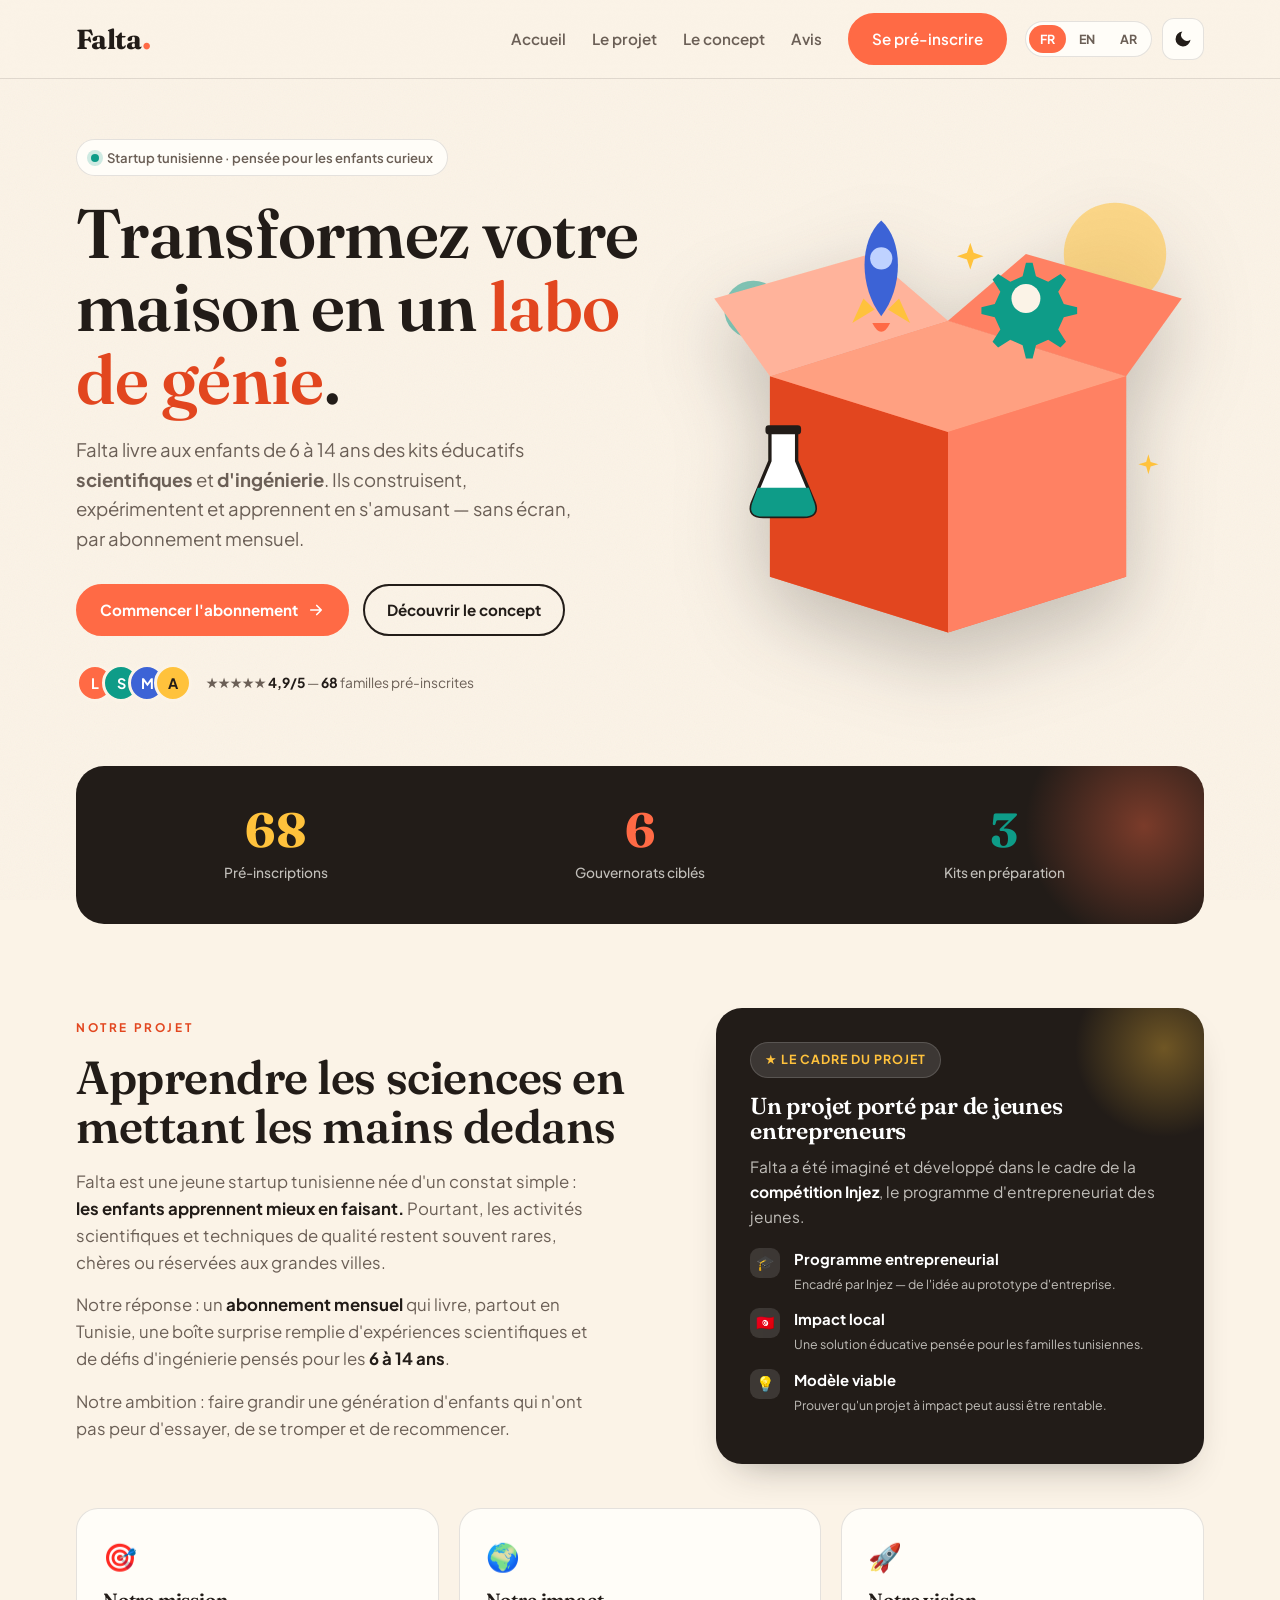
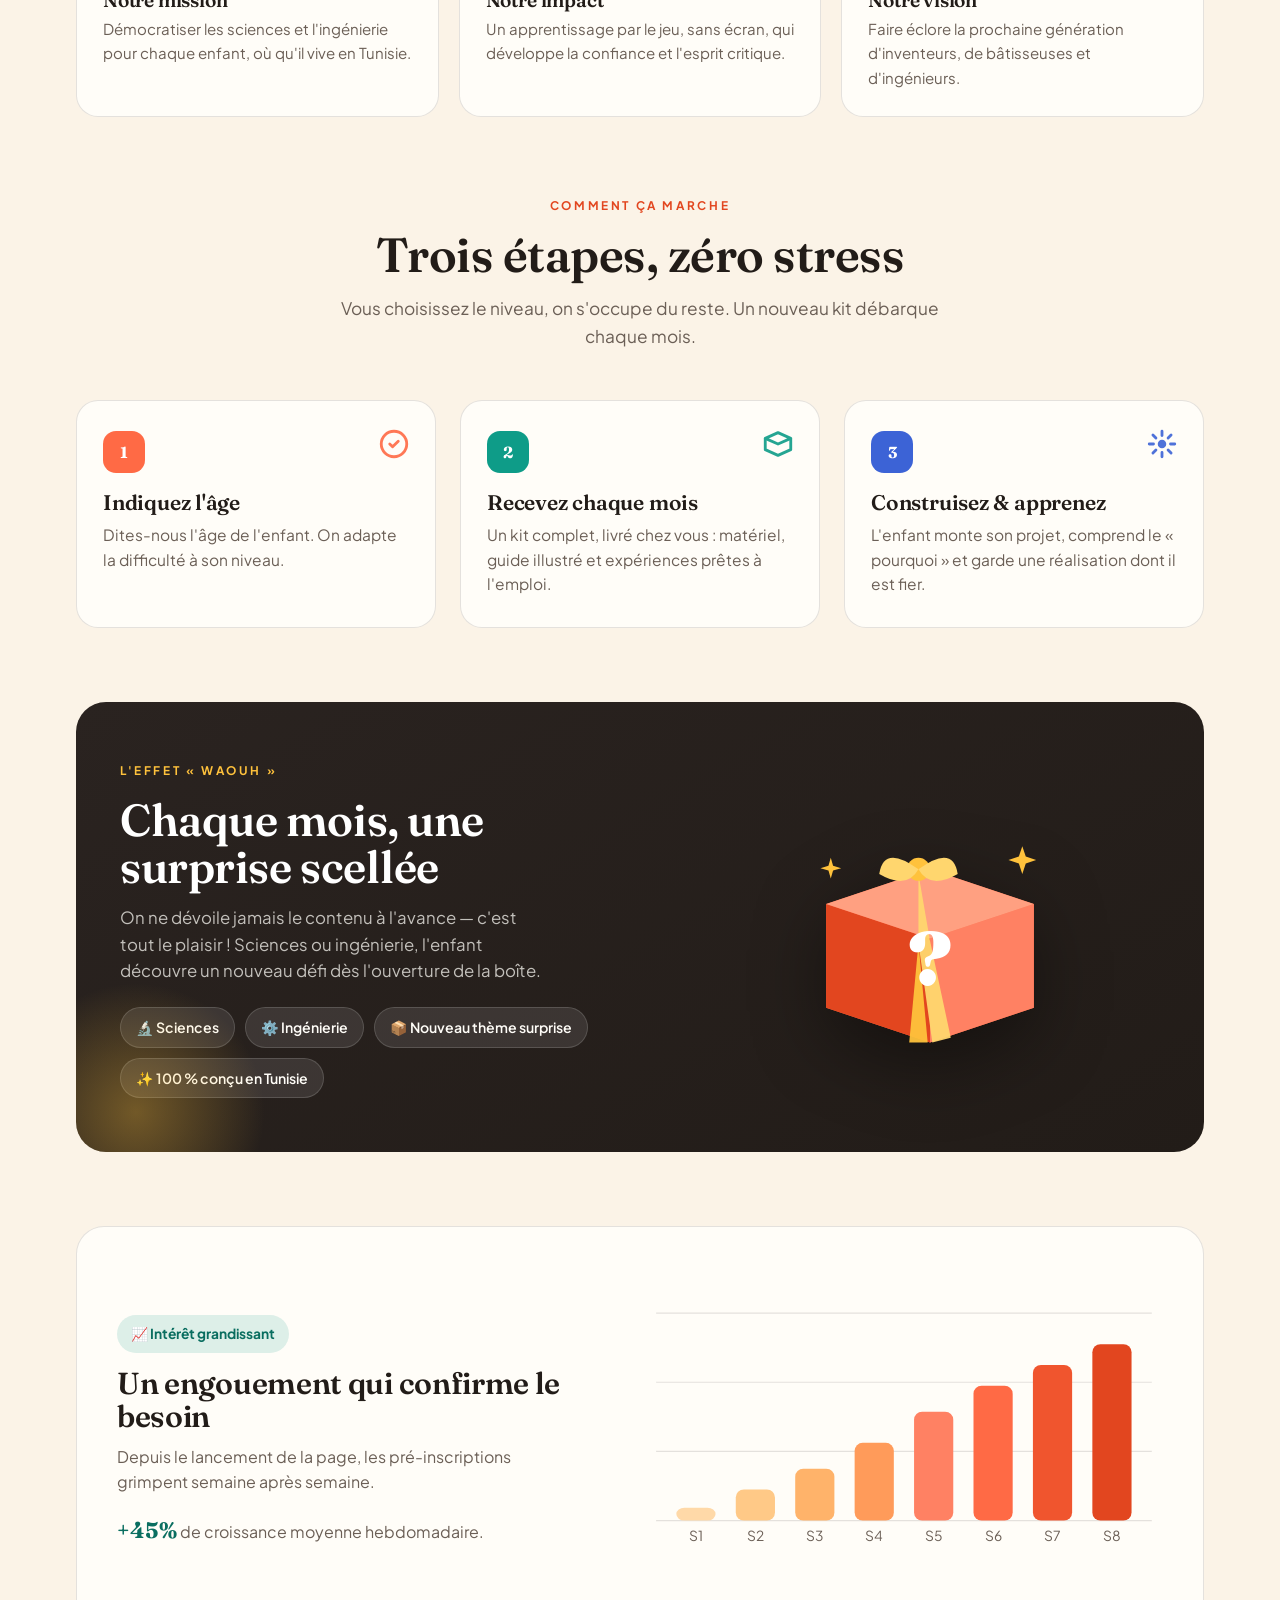
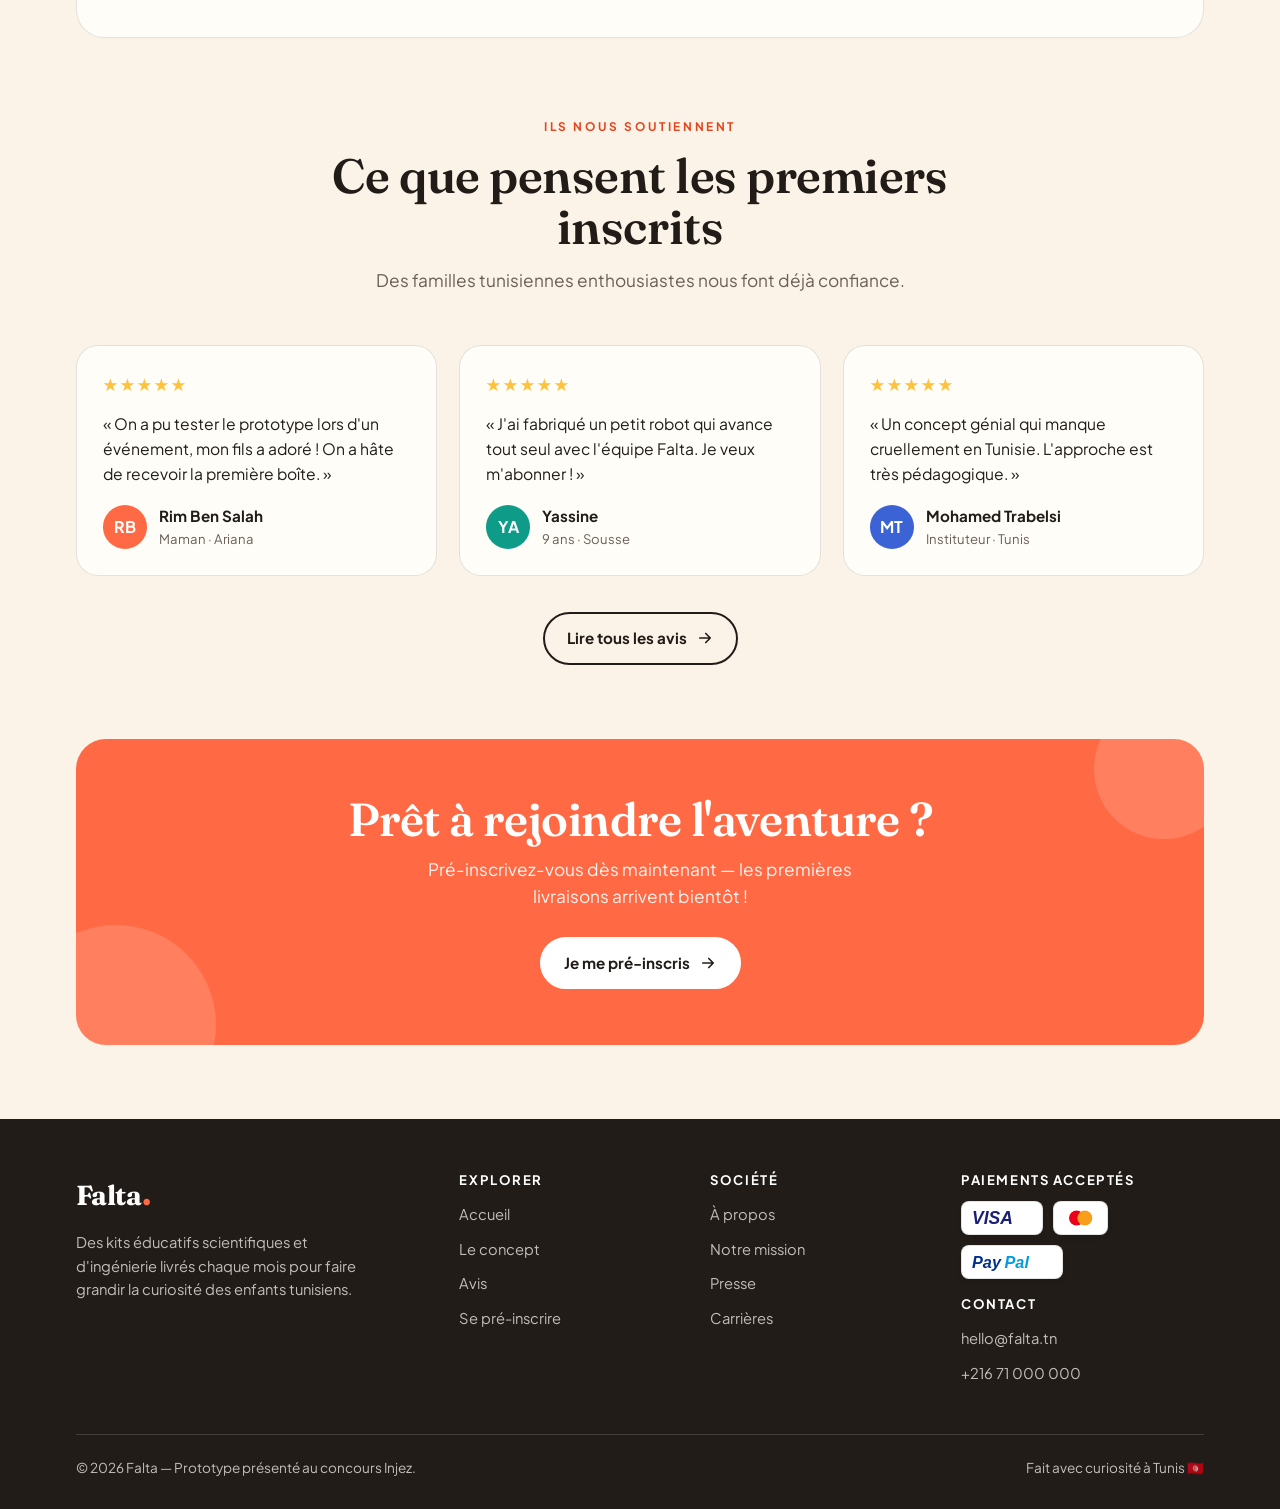
==== commit d90c17af: "Add files via upload" ====
--- a/index.html
+++ b/index.html
@@ -29,13 +29,13 @@
 @keyframes float{0%,100%{transform:translateY(0)}50%{transform:translateY(-14px)}}
 
 .stats{padding:24px 0 10px}
-.stats-card{background:var(--panel);color:var(--panel-text);border-radius:28px;padding:40px 30px;display:grid;grid-template-columns:repeat(4,1fr);gap:24px;position:relative;overflow:hidden}
+.stats-card{background:var(--panel);color:var(--panel-text);border-radius:28px;padding:40px 30px;display:grid;grid-template-columns:repeat(3,1fr);gap:24px;position:relative;overflow:hidden}
 .stats-card::before{content:"";position:absolute;inset-inline-end:-60px;top:-60px;width:240px;height:240px;border-radius:50%;background:radial-gradient(circle,rgba(255,106,69,.4),transparent 70%)}
 .stat{text-align:center;position:relative;z-index:2}
 .stat .num{font-family:'Fraunces';font-weight:700;font-size:clamp(2.1rem,4vw,3rem);line-height:1;color:var(--yellow)}
 [dir="rtl"] .stat .num{font-family:'Tajawal'}
 .stat .lab{font-size:.86rem;color:var(--panel-soft);margin-top:8px;font-weight:500}
-.stat:nth-child(2) .num{color:var(--coral)}.stat:nth-child(3) .num{color:var(--teal)}.stat:nth-child(4) .num{color:#fff}
+.stat:nth-child(2) .num{color:var(--coral)}.stat:nth-child(3) .num{color:var(--teal)}
 
 section{position:relative;z-index:2}
 .sec{padding:74px 0}
@@ -144,7 +144,7 @@
         <a href="#projet" data-i18n="nav.project">Le projet</a>
         <a href="#concept" data-i18n="nav.concept">Le concept</a>
         <a href="avis.html" data-i18n="nav.reviews">Avis</a>
-        <a href="abonnement.html" class="btn coral" data-i18n="nav.subscribe">S'abonner — 99,9 DT</a>
+        <a href="abonnement.html" class="btn coral" data-i18n="nav.subscribe">S'abonner</a>
       </div>
       <div class="controls" id="faltaControls"></div>
       <button class="burger" id="burger" aria-label="Menu"><span></span><span></span><span></span></button>
@@ -156,7 +156,7 @@
   <div class="wrap hero-grid">
     <div class="hero-copy">
       <span class="badge reveal"><span class="dot"></span> <span data-i18n="hero.badge">Startup tunisienne</span></span>
-      <h1 class="reveal" data-i18n="hero.title">Chaque mois, un <span class="ink-coral">labo de génie</span> arrive à la maison.</h1>
+      <h1 class="reveal" data-i18n="hero.title">Transformez votre maison en un <span class="ink-coral">labo de génie</span>.</h1>
       <p class="lead reveal" data-i18n="hero.lead">Falta livre aux enfants de 6 à 14 ans des kits éducatifs scientifiques et d'ingénierie.</p>
       <div class="hero-cta reveal">
         <a href="abonnement.html" class="btn coral"><span data-i18n="hero.cta1">Commencer l'abonnement</span>
@@ -165,7 +165,7 @@
       </div>
       <div class="hero-meta reveal">
         <div class="avatars"><span style="background:#FF6A45">L</span><span style="background:#0E9C88">S</span><span style="background:#3C63D6">M</span><span style="background:#FFC23C;color:#221C18">A</span></div>
-        <div class="stars-inline">★★★★★ <b>4,9/5</b> — <span data-i18n="hero.families"><b>2 400+</b> familles abonnées</span></div>
+        <div class="stars-inline">★★★★★ <b>4,9/5</b> — <span data-i18n="hero.families"><b>68</b> familles pré-inscrites</span></div>
       </div>
     </div>
     <div class="hero-art reveal">
@@ -179,7 +179,7 @@
           <path d="M70 180 L230 130 L390 180 L230 230 Z" fill="#FFA081"/>
           <path d="M70 180 L230 130 L160 70 L20 110 Z" fill="#FFB39B"/>
           <path d="M390 180 L230 130 L300 70 L440 110 Z" fill="#FF8163"/>
-          <text x="200" y="320" font-family="Fraunces,serif" font-size="34" font-weight="700" fill="#fff">F</text>
+          <text x="200" y="320" font-family="Fraunces,serif" font-size="34" font-weight="700" fill="#fff"></text>
         </g>
         <g class="float b"><g transform="translate(140 40)">
           <path d="M30 0 C50 18 50 60 30 86 C10 60 10 18 30 0 Z" fill="#3C63D6"/>
@@ -202,10 +202,9 @@
 <section class="stats">
   <div class="wrap">
     <div class="stats-card reveal">
-      <div class="stat"><div class="num" data-count="2480" data-suffix="+">0</div><div class="lab" data-i18n="stat.families">Familles abonnées</div></div>
-      <div class="stat"><div class="num" data-count="31600" data-suffix="+">0</div><div class="lab" data-i18n="stat.kits">Kits livrés</div></div>
-      <div class="stat"><div class="num" data-count="96" data-suffix="%">0</div><div class="lab" data-i18n="stat.satisf">Parents satisfaits</div></div>
-      <div class="stat"><div class="num" data-count="24" data-suffix="">0</div><div class="lab" data-i18n="stat.gov">Gouvernorats couverts</div></div>
+      <div class="stat"><div class="num" data-count="68" data-suffix="">0</div><div class="lab" data-i18n="stat.families">Pré-inscriptions</div></div>
+      <div class="stat"><div class="num" data-count="6" data-suffix="">0</div><div class="lab" data-i18n="stat.kits">Gouvernorats ciblés</div></div>
+      <div class="stat"><div class="num" data-count="3" data-suffix="">0</div><div class="lab" data-i18n="stat.satisf">Kits en préparation</div></div>
     </div>
   </div>
 </section>
@@ -216,23 +215,23 @@
       <div class="reveal">
         <span class="eyebrow" data-i18n="about.eyebrow">Notre projet</span>
         <h2 data-i18n="about.title">Apprendre les sciences en mettant les mains dedans</h2>
-        <p data-i18n="about.p1"></p>
-        <p data-i18n="about.p2"></p>
-        <p data-i18n="about.p3"></p>
+        <p data-i18n="about.p1">Falta est une jeune startup tunisienne née d'un constat simple : <strong>les enfants apprennent mieux en faisant.</strong> Pourtant, les activités scientifiques et techniques de qualité restent souvent rares, chères ou réservées aux grandes villes.</p>
+        <p data-i18n="about.p2">Notre réponse : un <strong>abonnement mensuel</strong> qui livre, partout en Tunisie, une boîte surprise remplie d'expériences scientifiques et de défis d'ingénierie pensés pour les <strong>6 à 14 ans</strong>.</p>
+        <p data-i18n="about.p3">Notre ambition : faire grandir une génération d'enfants qui n'ont pas peur d'essayer, de se tromper et de recommencer.</p>
       </div>
       <div class="context-card reveal">
         <span class="k" data-i18n="ctx.k">★ Le cadre du projet</span>
         <h3 data-i18n="ctx.title">Un projet porté par de jeunes entrepreneurs</h3>
-        <p data-i18n="ctx.p"></p>
-        <div class="tline"><span class="ic">🎓</span><div><b data-i18n="ctx.l1t">Programme entrepreneurial</b><small data-i18n="ctx.l1s"></small></div></div>
-        <div class="tline"><span class="ic">🇹🇳</span><div><b data-i18n="ctx.l2t">Impact local</b><small data-i18n="ctx.l2s"></small></div></div>
-        <div class="tline"><span class="ic">💡</span><div><b data-i18n="ctx.l3t">Modèle viable</b><small data-i18n="ctx.l3s"></small></div></div>
+        <p data-i18n="ctx.p">Falta a été imaginé et développé dans le cadre de la <strong style="color:#fff">compétition Injez</strong>, le programme d'entrepreneuriat des jeunes.</p>
+        <div class="tline"><span class="ic">🎓</span><div><b data-i18n="ctx.l1t">Programme entrepreneurial</b><small data-i18n="ctx.l1s">Encadré par Injez — de l'idée au prototype d'entreprise.</small></div></div>
+        <div class="tline"><span class="ic">🇹🇳</span><div><b data-i18n="ctx.l2t">Impact local</b><small data-i18n="ctx.l2s">Une solution éducative pensée pour les familles tunisiennes.</small></div></div>
+        <div class="tline"><span class="ic">💡</span><div><b data-i18n="ctx.l3t">Modèle viable</b><small data-i18n="ctx.l3s">Prouver qu'un projet à impact peut aussi être rentable.</small></div></div>
       </div>
     </div>
     <div class="pillars">
-      <div class="pillar reveal"><div class="emo">🎯</div><h4 data-i18n="pil.1t">Notre mission</h4><p data-i18n="pil.1p"></p></div>
-      <div class="pillar reveal"><div class="emo">🌍</div><h4 data-i18n="pil.2t">Notre impact</h4><p data-i18n="pil.2p"></p></div>
-      <div class="pillar reveal"><div class="emo">🚀</div><h4 data-i18n="pil.3t">Notre vision</h4><p data-i18n="pil.3p"></p></div>
+      <div class="pillar reveal"><div class="emo">🎯</div><h4 data-i18n="pil.1t">Notre mission</h4><p data-i18n="pil.1p">Démocratiser les sciences et l'ingénierie pour chaque enfant, où qu'il vive en Tunisie.</p></div>
+      <div class="pillar reveal"><div class="emo">🌍</div><h4 data-i18n="pil.2t">Notre impact</h4><p data-i18n="pil.2p">Un apprentissage par le jeu, sans écran, qui développe la confiance et l'esprit critique.</p></div>
+      <div class="pillar reveal"><div class="emo">🚀</div><h4 data-i18n="pil.3t">Notre vision</h4><p data-i18n="pil.3p">Faire éclore la prochaine génération d'inventeurs, de bâtisseuses et d'ingénieurs.</p></div>
     </div>
   </div>
 </section>
@@ -242,18 +241,18 @@
     <div class="sec-head reveal">
       <span class="eyebrow" data-i18n="concept.eyebrow">Comment ça marche</span>
       <h2 data-i18n="concept.title">Trois étapes, zéro stress</h2>
-      <p data-i18n="concept.sub"></p>
+      <p data-i18n="concept.sub">Vous choisissez le niveau, on s'occupe du reste. Un nouveau kit débarque chaque mois.</p>
     </div>
     <div class="steps">
       <div class="step reveal"><div class="n">1</div>
         <svg class="ico" width="34" height="34" viewBox="0 0 24 24" fill="none"><circle cx="12" cy="12" r="9" stroke="#FF6A45" stroke-width="2"/><path d="M9 12l2 2 4-4" stroke="#FF6A45" stroke-width="2" stroke-linecap="round" stroke-linejoin="round"/></svg>
-        <h3 data-i18n="concept.s1t">Indiquez l'âge</h3><p data-i18n="concept.s1p"></p></div>
+        <h3 data-i18n="concept.s1t">Indiquez l'âge</h3><p data-i18n="concept.s1p">Dites-nous l'âge de l'enfant. On adapte la difficulté à son niveau.</p></div>
       <div class="step reveal"><div class="n">2</div>
         <svg class="ico" width="34" height="34" viewBox="0 0 24 24" fill="none"><path d="M3 8l9-4 9 4-9 4-9-4z" stroke="#0E9C88" stroke-width="2" stroke-linejoin="round"/><path d="M3 8v8l9 4 9-4V8" stroke="#0E9C88" stroke-width="2" stroke-linejoin="round"/></svg>
-        <h3 data-i18n="concept.s2t">Recevez chaque mois</h3><p data-i18n="concept.s2p"></p></div>
+        <h3 data-i18n="concept.s2t">Recevez chaque mois</h3><p data-i18n="concept.s2p">Un kit complet, livré chez vous : matériel, guide illustré et expériences prêtes à l'emploi.</p></div>
       <div class="step reveal"><div class="n">3</div>
         <svg class="ico" width="34" height="34" viewBox="0 0 24 24" fill="none"><path d="M12 3v3m0 12v3M5.6 5.6l2.1 2.1m8.6 8.6l2.1 2.1M3 12h3m12 0h3M5.6 18.4l2.1-2.1m8.6-8.6l2.1-2.1" stroke="#3C63D6" stroke-width="2" stroke-linecap="round"/><circle cx="12" cy="12" r="3" fill="#3C63D6"/></svg>
-        <h3 data-i18n="concept.s3t">Construisez & apprenez</h3><p data-i18n="concept.s3p"></p></div>
+        <h3 data-i18n="concept.s3t">Construisez & apprenez</h3><p data-i18n="concept.s3p">L'enfant monte son projet, comprend le « pourquoi » et garde une réalisation dont il est fier.</p></div>
     </div>
   </div>
 </section>
@@ -264,7 +263,7 @@
       <div>
         <span class="eyebrow" data-i18n="surp.eyebrow">L'effet « waouh »</span>
         <h2 data-i18n="surp.title">Chaque mois, une surprise scellée</h2>
-        <p data-i18n="surp.p"></p>
+        <p data-i18n="surp.p">On ne dévoile jamais le contenu à l'avance — c'est tout le plaisir ! Sciences ou ingénierie, l'enfant découvre un nouveau défi dès l'ouverture de la boîte.</p>
         <div class="tags"><span data-i18n="surp.t1">🔬 Sciences</span><span data-i18n="surp.t2">⚙️ Ingénierie</span><span data-i18n="surp.t3">📦 Surprise</span><span data-i18n="surp.t4">✨ Tunisie</span></div>
       </div>
       <div class="surprise-art">
@@ -289,10 +288,10 @@
   <div class="wrap">
     <div class="growth reveal">
       <div>
-        <span class="pill" data-i18n="growth.pill">📈 Croissance des abonnements</span>
-        <h3 data-i18n="growth.title" style="margin-top:14px">Une communauté qui double chaque trimestre</h3>
-        <p data-i18n="growth.p"></p>
-        <p style="margin:0"><strong style="font-family:Fraunces;font-size:1.4rem;color:var(--teal-deep)">+38%</strong> <span data-i18n="growth.note"></span></p>
+        <span class="pill" data-i18n="growth.pill">📈 Intérêt grandissant</span>
+        <h3 data-i18n="growth.title" style="margin-top:14px">Un engouement qui confirme le besoin</h3>
+        <p data-i18n="growth.p">Depuis le lancement de la page, les pré-inscriptions grimpent semaine après semaine.</p>
+        <p style="margin:0"><strong style="font-family:Fraunces;font-size:1.4rem;color:var(--teal-deep)">+45%</strong> <span data-i18n="growth.note">de croissance moyenne hebdomadaire.</span></p>
       </div>
       <div>
         <svg class="chart" viewBox="0 0 480 280" id="growthChart">
@@ -308,14 +307,14 @@
 <section class="sec" style="padding-top:0">
   <div class="wrap">
     <div class="sec-head reveal">
-      <span class="eyebrow" data-i18n="rev.eyebrow">Ils nous adorent</span>
-      <h2 data-i18n="rev.title">4,9 / 5 sur plus de 1 900 avis</h2>
-      <p data-i18n="rev.sub"></p>
+      <span class="eyebrow" data-i18n="rev.eyebrow">Ils nous soutiennent</span>
+      <h2 data-i18n="rev.title">Ce que pensent les premiers inscrits</h2>
+      <p data-i18n="rev.sub">Des familles tunisiennes enthousiastes nous font déjà confiance.</p>
     </div>
     <div class="reviews">
-      <div class="review reveal"><div class="stars">★★★★★</div><p data-i18n="rev.q1"></p><div class="who"><span class="av" style="background:#FF6A45">RB</span><div><div class="nm">Rim Ben Salah</div><div class="ct" data-i18n="rev.r1">Maman · Ariana</div></div></div></div>
-      <div class="review reveal"><div class="stars">★★★★★</div><p data-i18n="rev.q2"></p><div class="who"><span class="av" style="background:#0E9C88">YA</span><div><div class="nm">Yassine</div><div class="ct" data-i18n="rev.r2">9 ans · Sousse</div></div></div></div>
-      <div class="review reveal"><div class="stars">★★★★★</div><p data-i18n="rev.q3"></p><div class="who"><span class="av" style="background:#3C63D6">MT</span><div><div class="nm">Mohamed Trabelsi</div><div class="ct" data-i18n="rev.r3">Instituteur · Tunis</div></div></div></div>
+      <div class="review reveal"><div class="stars">★★★★★</div><p data-i18n="rev.q1">« On a pu tester le prototype lors d'un événement, mon fils a adoré ! On a hâte de recevoir la première boîte. »</p><div class="who"><span class="av" style="background:#FF6A45">RB</span><div><div class="nm">Rim Ben Salah</div><div class="ct" data-i18n="rev.r1">Maman · Ariana</div></div></div></div>
+      <div class="review reveal"><div class="stars">★★★★★</div><p data-i18n="rev.q2">« J'ai fabriqué un petit robot qui avance tout seul avec l'équipe Falta. Je veux m'abonner ! »</p><div class="who"><span class="av" style="background:#0E9C88">YA</span><div><div class="nm">Yassine</div><div class="ct" data-i18n="rev.r2">9 ans · Sousse</div></div></div></div>
+      <div class="review reveal"><div class="stars">★★★★★</div><p data-i18n="rev.q3">« Un concept génial qui manque cruellement en Tunisie. L'approche est très pédagogique. »</p><div class="who"><span class="av" style="background:#3C63D6">MT</span><div><div class="nm">Mohamed Trabelsi</div><div class="ct" data-i18n="rev.r3">Instituteur · Tunis</div></div></div></div>
     </div>
     <div style="text-align:center;margin-top:36px" class="reveal">
       <a href="avis.html" class="btn ghost"><span data-i18n="rev.all">Lire tous les avis</span>
@@ -327,9 +326,9 @@
 <section class="sec" style="padding-top:0">
   <div class="wrap">
     <div class="cta-banner reveal">
-      <h2 data-i18n="cta.title">Prêt à éveiller un petit génie ?</h2>
-      <p data-i18n="cta.p"></p>
-      <a href="abonnement.html" class="btn"><span data-i18n="cta.btn">Je m'abonne maintenant</span>
+      <h2 data-i18n="cta.title">Prêt à rejoindre l'aventure ?</h2>
+      <p data-i18n="cta.p">Pré-inscrivez-vous dès maintenant — les premières livraisons arrivent bientôt !</p>
+      <a href="abonnement.html" class="btn"><span data-i18n="cta.btn">Je me pré-inscris</span>
         <svg width="18" height="18" viewBox="0 0 24 24" fill="none"><path d="M5 12h14M13 6l6 6-6 6" stroke="#221C18" stroke-width="2.2" stroke-linecap="round" stroke-linejoin="round"/></svg></a>
     </div>
   </div>
@@ -340,7 +339,7 @@
     <div class="foot-grid">
       <div>
         <a href="index.html" class="logo">Falta<span class="dot">.</span></a>
-        <p data-i18n="foot.tagline"></p>
+        <p data-i18n="foot.tagline">Des kits éducatifs scientifiques et d'ingénierie livrés chaque mois pour faire grandir la curiosité des enfants tunisiens.</p>
       </div>
       <div><h4 data-i18n="foot.explore">Explorer</h4><ul>
         <li><a href="index.html" data-i18n="nav.home">Accueil</a></li>
@@ -368,10 +367,10 @@
 window.PAGE_I18N = {
  fr:{
   "hero.badge":"Startup tunisienne · pensée pour les enfants curieux",
-  "hero.title":"Chaque mois, un <span class=\"ink-coral\">labo de génie</span> arrive à la maison.",
+  "hero.title":"Transformez votre maison en un <span class=\"ink-coral\">labo de génie</span>.",
   "hero.lead":"Falta livre aux enfants de 6 à 14 ans des kits éducatifs <strong>scientifiques</strong> et <strong>d'ingénierie</strong>. Ils construisent, expérimentent et apprennent en s'amusant — sans écran, par abonnement mensuel.",
-  "hero.cta1":"Commencer l'abonnement","hero.cta2":"Découvrir le concept","hero.families":"<b>2 400+</b> familles abonnées",
-  "stat.families":"Familles abonnées","stat.kits":"Kits livrés","stat.satisf":"Parents satisfaits","stat.gov":"Gouvernorats couverts",
+  "hero.cta1":"Commencer l'abonnement","hero.cta2":"Découvrir le concept","hero.families":"<b>68</b> familles pré-inscrites",
+  "stat.families":"Pré-inscriptions","stat.kits":"Gouvernorats ciblés","stat.satisf":"Kits en préparation",
   "about.eyebrow":"Notre projet","about.title":"Apprendre les sciences en mettant les mains dedans",
   "about.p1":"Falta est une jeune startup tunisienne née d'un constat simple : <strong>les enfants apprennent mieux en faisant.</strong> Pourtant, les activités scientifiques et techniques de qualité restent souvent rares, chères ou réservées aux grandes villes.",
   "about.p2":"Notre réponse : un <strong>abonnement mensuel</strong> qui livre, partout en Tunisie, une boîte surprise remplie d'expériences scientifiques et de défis d'ingénierie pensés pour les <strong>6 à 14 ans</strong>.",
@@ -391,22 +390,22 @@
   "surp.eyebrow":"L'effet « waouh »","surp.title":"Chaque mois, une surprise scellée",
   "surp.p":"On ne dévoile jamais le contenu à l'avance — c'est tout le plaisir ! Sciences ou ingénierie, l'enfant découvre un nouveau défi dès l'ouverture de la boîte.",
   "surp.t1":"🔬 Sciences","surp.t2":"⚙️ Ingénierie","surp.t3":"📦 Nouveau thème surprise","surp.t4":"✨ 100 % conçu en Tunisie",
-  "growth.pill":"📈 Croissance des abonnements","growth.title":"Une communauté qui double chaque trimestre",
-  "growth.p":"Depuis le lancement, le nombre d'abonnements actifs grimpe mois après mois.","growth.note":"de croissance moyenne mensuelle en 2025.",
-  "rev.eyebrow":"Ils nous adorent","rev.title":"4,9 / 5 sur plus de 1 900 avis","rev.sub":"Des centaines de familles tunisiennes ont déjà adopté Falta.",
-  "rev.q1":"« Mon fils attend le facteur chaque début de mois ! Il a monté un vrai petit robot et m'a tout expliqué. »","rev.r1":"Maman · Ariana",
-  "rev.q2":"« J'ai fabriqué un volcan qui fait de la mousse et une lampe qui s'allume toute seule. Je veux la prochaine boîte surprise ! »","rev.r2":"9 ans · Sousse",
-  "rev.q3":"« J'utilise les kits Falta en atelier de classe. Les fiches sont alignées sur le programme et les élèves sont enfin acteurs. »","rev.r3":"Instituteur · Tunis",
+  "growth.pill":"📈 Intérêt grandissant","growth.title":"Un engouement qui confirme le besoin",
+  "growth.p":"Depuis le lancement de la page, les pré-inscriptions grimpent semaine après semaine.","growth.note":"de croissance moyenne hebdomadaire.",
+  "rev.eyebrow":"Ils nous soutiennent","rev.title":"Ce que pensent les premiers inscrits","rev.sub":"Des familles tunisiennes enthousiastes nous font déjà confiance.",
+  "rev.q1":"« On a pu tester le prototype lors d'un événement, mon fils a adoré ! On a hâte de recevoir la première boîte. »","rev.r1":"Maman · Ariana",
+  "rev.q2":"« J'ai fabriqué un petit robot qui avance tout seul avec l'équipe Falta. Je veux m'abonner ! »","rev.r2":"9 ans · Sousse",
+  "rev.q3":"« Un concept génial qui manque cruellement en Tunisie. L'approche est très pédagogique. »","rev.r3":"Instituteur · Tunis",
   "rev.all":"Lire tous les avis",
-  "cta.title":"Prêt à éveiller un petit génie ?","cta.p":"Un seul abonnement, tout inclus, à <strong>99,9 DT / mois</strong>. Annulable à tout moment, sans engagement.","cta.btn":"Je m'abonne maintenant",
-  "foot.subscribe":"S'abonner"
+  "cta.title":"Prêt à rejoindre l'aventure ?","cta.p":"Pré-inscrivez-vous dès maintenant — les premières livraisons arrivent bientôt !","cta.btn":"Je me pré-inscris",
+  "foot.subscribe":"Se pré-inscrire"
  },
  en:{
   "hero.badge":"Tunisian startup · made for curious kids",
-  "hero.title":"Every month, a <span class=\"ink-coral\">genius lab</span> lands at home.",
+  "hero.title":"Turn your home into a <span class=\"ink-coral\">genius lab</span>.",
   "hero.lead":"Falta delivers <strong>science</strong> and <strong>engineering</strong> educational kits to kids aged 6–14. They build, experiment and learn while having fun — screen-free, by monthly subscription.",
-  "hero.cta1":"Start the subscription","hero.cta2":"See how it works","hero.families":"<b>2,400+</b> subscribed families",
-  "stat.families":"Subscribed families","stat.kits":"Kits delivered","stat.satisf":"Happy parents","stat.gov":"Governorates covered",
+  "hero.cta1":"Start the subscription","hero.cta2":"See how it works","hero.families":"<b>68</b> pre-registered families",
+  "stat.families":"Pre-registrations","stat.kits":"Targeted governorates","stat.satisf":"Kits in preparation",
   "about.eyebrow":"Our project","about.title":"Learning science by getting hands dirty",
   "about.p1":"Falta is a young Tunisian startup born from a simple observation: <strong>children learn better by doing.</strong> Yet quality science and tech activities remain rare, costly or limited to big cities.",
   "about.p2":"Our answer: a <strong>monthly subscription</strong> that delivers, all across Tunisia, a surprise box full of science experiments and engineering challenges designed for ages <strong>6 to 14</strong>.",
@@ -426,22 +425,22 @@
   "surp.eyebrow":"The wow effect","surp.title":"Every month, a sealed surprise",
   "surp.p":"We never reveal the contents in advance — that's the whole fun! Science or engineering, the child discovers a new challenge the moment the box opens.",
   "surp.t1":"🔬 Science","surp.t2":"⚙️ Engineering","surp.t3":"📦 New surprise theme","surp.t4":"✨ 100% made in Tunisia",
-  "growth.pill":"📈 Subscription growth","growth.title":"A community doubling every quarter",
-  "growth.p":"Since launch, active subscriptions keep climbing month after month.","growth.note":"average monthly growth in 2025.",
-  "rev.eyebrow":"They love us","rev.title":"4.9 / 5 across 1,900+ reviews","rev.sub":"Hundreds of Tunisian families have already adopted Falta.",
-  "rev.q1":"“My son waits for the mailman every start of the month! He built a real little robot and explained it all to me.”","rev.r1":"Mom · Ariana",
-  "rev.q2":"“I built a volcano that foams and a lamp that lights up by itself. I want the next surprise box!”","rev.r2":"age 9 · Sousse",
-  "rev.q3":"“I use Falta kits in class workshops. The sheets match the curriculum and students are finally active learners.”","rev.r3":"Teacher · Tunis",
+  "growth.pill":"📈 Growing interest","growth.title":"An enthusiasm that confirms the need",
+  "growth.p":"Since the page launch, pre-registrations keep climbing week after week.","growth.note":"average weekly growth.",
+  "rev.eyebrow":"They support us","rev.title":"What our first subscribers think","rev.sub":"Enthusiastic Tunisian families already trust us.",
+  "rev.q1":"“We tested the prototype at an event, my son loved it! We can't wait for the first box.”","rev.r1":"Mom · Ariana",
+  "rev.q2":"“I built a little robot that moves by itself with the Falta team. I want to subscribe!”","rev.r2":"age 9 · Sousse",
+  "rev.q3":"“A brilliant concept that is sorely missing in Tunisia. The approach is highly educational.”","rev.r3":"Teacher · Tunis",
   "rev.all":"Read all reviews",
-  "cta.title":"Ready to spark a little genius?","cta.p":"One subscription, all included, at <strong>99.9 DT / month</strong>. Cancel anytime, no commitment.","cta.btn":"Subscribe now",
-  "foot.subscribe":"Subscribe"
+  "cta.title":"Ready to join the adventure?","cta.p":"Pre-register now — first deliveries are coming soon!","cta.btn":"Pre-register now",
+  "foot.subscribe":"Pre-register"
  },
  ar:{
   "hero.badge":"شركة ناشئة تونسية · مصمّمة للأطفال الفضوليين",
-  "hero.title":"كل شهر، يصل <span class=\"ink-coral\">مختبر عبقري</span> إلى المنزل.",
+  "hero.title":"حوّل بيتك إلى <span class=\"ink-coral\">مختبر عبقري</span>.",
   "hero.lead":"توصّل فالطة علباً تعليمية <strong>علمية</strong> و<strong>هندسية</strong> للأطفال من 6 إلى 14 سنة. يبنون ويجرّبون ويتعلمون باللعب — دون شاشات، عبر اشتراك شهري.",
-  "hero.cta1":"ابدأ الاشتراك","hero.cta2":"اكتشف الفكرة","hero.families":"<b>+2400</b> عائلة مشتركة",
-  "stat.families":"عائلات مشتركة","stat.kits":"علب تم تسليمها","stat.satisf":"آباء راضون","stat.gov":"ولايات مغطّاة",
+  "hero.cta1":"ابدأ الاشتراك","hero.cta2":"اكتشف الفكرة","hero.families":"<b>68</b> عائلة مسجّلة مسبقاً",
+  "stat.families":"تسجيلات مسبقة","stat.kits":"ولايات مستهدفة","stat.satisf":"علب قيد التحضير",
   "about.eyebrow":"مشروعنا","about.title":"تعلّم العلوم بالعمل اليدوي",
   "about.p1":"فالطة شركة ناشئة تونسية شابة وُلدت من ملاحظة بسيطة: <strong>الأطفال يتعلّمون أفضل عندما يفعلون.</strong> ومع ذلك تبقى الأنشطة العلمية والتقنية الجيدة نادرة أو مكلفة أو محصورة في المدن الكبرى.",
   "about.p2":"جوابنا: <strong>اشتراك شهري</strong> يوصّل في كل أنحاء تونس علبة مفاجأة مليئة بتجارب علمية وتحدّيات هندسية مصمّمة للأعمار من <strong>6 إلى 14</strong>.",
@@ -461,15 +460,15 @@
   "surp.eyebrow":"أثر «الواو»","surp.title":"كل شهر مفاجأة مغلقة",
   "surp.p":"لا نكشف المحتوى مسبقاً أبداً — وهذه هي المتعة! علوم أو هندسة، يكتشف الطفل تحدياً جديداً فور فتح العلبة.",
   "surp.t1":"🔬 علوم","surp.t2":"⚙️ هندسة","surp.t3":"📦 موضوع مفاجئ جديد","surp.t4":"✨ مصنوع 100% في تونس",
-  "growth.pill":"📈 نمو الاشتراكات","growth.title":"مجتمع يتضاعف كل ثلاثة أشهر",
-  "growth.p":"منذ الانطلاق، يتصاعد عدد الاشتراكات النشطة شهراً بعد شهر.","growth.note":"متوسط نمو شهري في 2025.",
-  "rev.eyebrow":"يحبّوننا","rev.title":"4.9 / 5 على أكثر من 1900 رأي","rev.sub":"مئات العائلات التونسية تبنّت فالطة بالفعل.",
-  "rev.q1":"«ابني ينتظر ساعي البريد كل بداية شهر! ركّب روبوتاً صغيراً حقيقياً وشرح لي كل شيء.»","rev.r1":"أم · أريانة",
-  "rev.q2":"«صنعتُ بركاناً يُخرج الرغوة ومصباحاً يضيء وحده. أريد علبة المفاجأة القادمة!»","rev.r2":"9 سنوات · سوسة",
-  "rev.q3":"«أستعمل علب فالطة في ورشات القسم. البطاقات متوافقة مع البرنامج والتلاميذ أصبحوا فاعلين.»","rev.r3":"معلّم · تونس",
+  "growth.pill":"📈 اهتمام متزايد","growth.title":"حماس يؤكّد الحاجة",
+  "growth.p":"منذ إطلاق الصفحة، تتصاعد التسجيلات المسبقة أسبوعاً بعد أسبوع.","growth.note":"متوسط نمو أسبوعي.",
+  "rev.eyebrow":"يدعموننا","rev.title":"ما يظنّه أوائل المسجّلين","rev.sub":"عائلات تونسية متحمّسة تثق بنا.",
+  "rev.q1":"«تمكنا من تجربة النموذج الأولي في إحدى الفعاليات، ابني أحبه جداً! ننتظر بفارغ الصبر أول علبة.»","rev.r1":"أم · أريانة",
+  "rev.q2":"«صنعت روبوتاً صغيراً يتحرك وحده مع فريق فالطة. أريد الاشتراك!»","rev.r2":"9 سنوات · سوسة",
+  "rev.q3":"«مفهوم رائع نفتقده بشدة في تونس. المقاربة تربوية جداً.»","rev.r3":"معلّم · تونس",
   "rev.all":"اقرأ كل الآراء",
-  "cta.title":"مستعدّ لإيقاظ عبقري صغير؟","cta.p":"اشتراك واحد، كل شيء مشمول، بـ <strong>99.9 د.ت / شهرياً</strong>. يمكن الإلغاء في أي وقت دون التزام.","cta.btn":"اشترك الآن",
-  "foot.subscribe":"اشترك"
+  "cta.title":"مستعدّ للانضمام إلى المغامرة؟","cta.p":"سجّل مسبقاً الآن — التوصيلات الأولى قادمة قريباً!","cta.btn":"أسجّل مسبقاً",
+  "foot.subscribe":"سجّل مسبقاً"
  }
 };
 
@@ -483,9 +482,9 @@
 var statIO=new IntersectionObserver(function(es){es.forEach(function(e){if(e.isIntersecting){e.target.querySelectorAll('[data-count]').forEach(animateCount);statIO.unobserve(e.target)}})},{threshold:.4});
 var sc=document.querySelector('.stats-card'); if(sc)statIO.observe(sc);
 
-var gdata=[{m:'M1',v:320},{m:'M2',v:540},{m:'M3',v:760},{m:'M4',v:1080},{m:'M5',v:1360},{m:'M6',v:1620},{m:'M7',v:1980},{m:'M8',v:2480}];
+var gdata=[{m:'S1',v:5},{m:'S2',v:12},{m:'S3',v:20},{m:'S4',v:30},{m:'S5',v:42},{m:'S6',v:52},{m:'S7',v:60},{m:'S8',v:68}];
 var barsG=document.getElementById('bars'),labsG=document.getElementById('labels');
-var gmax=2600,baseY=220,topY=40,hH=baseY-topY,bw=34,gap=((470-40)-gdata.length*bw)/(gdata.length+1);
+var gmax=80,baseY=220,topY=40,hH=baseY-topY,bw=34,gap=((470-40)-gdata.length*bw)/(gdata.length+1);
 var colors=['#FFD9A8','#FFC987','#FFB36A','#FF9B5A','#FF8163','#FF6A45','#F0552E','#E2461F'];
 gdata.forEach(function(d,i){
   var x=40+gap+i*(bw+gap),bh=(d.v/gmax)*hH;
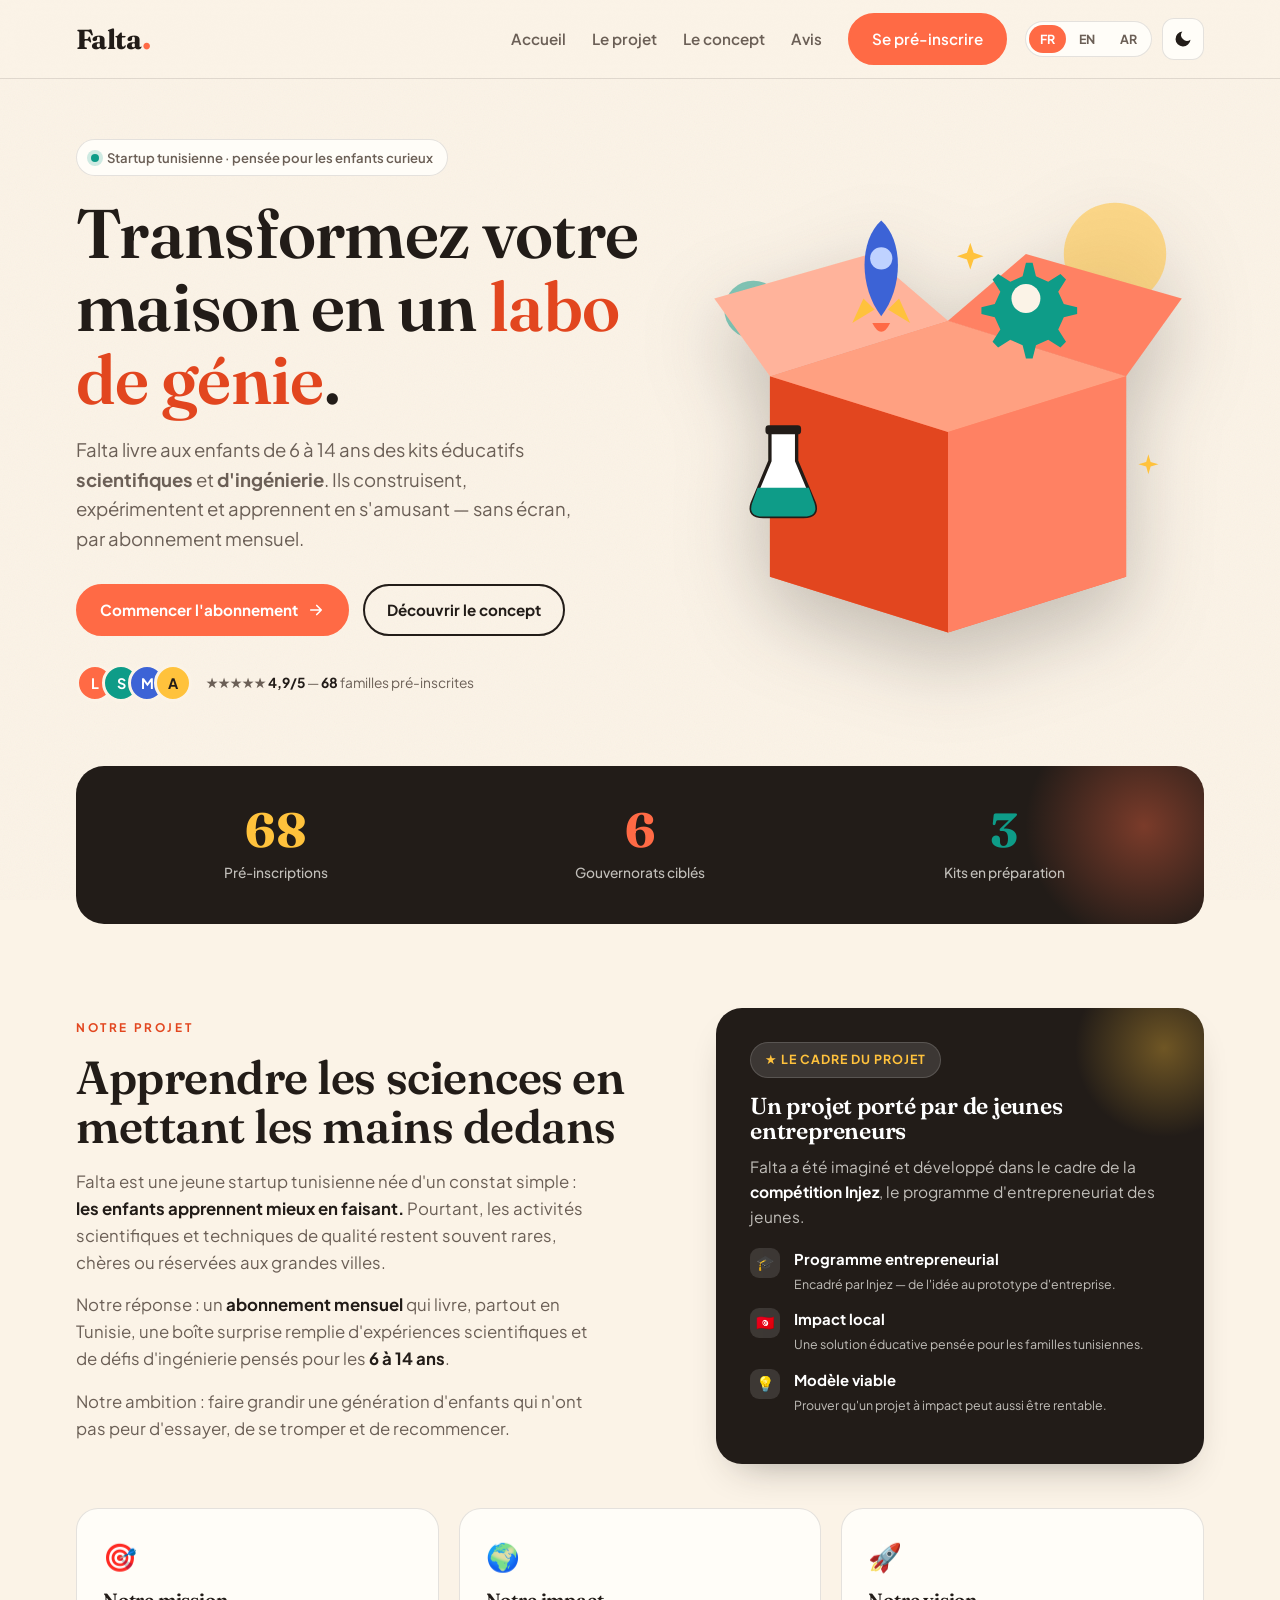
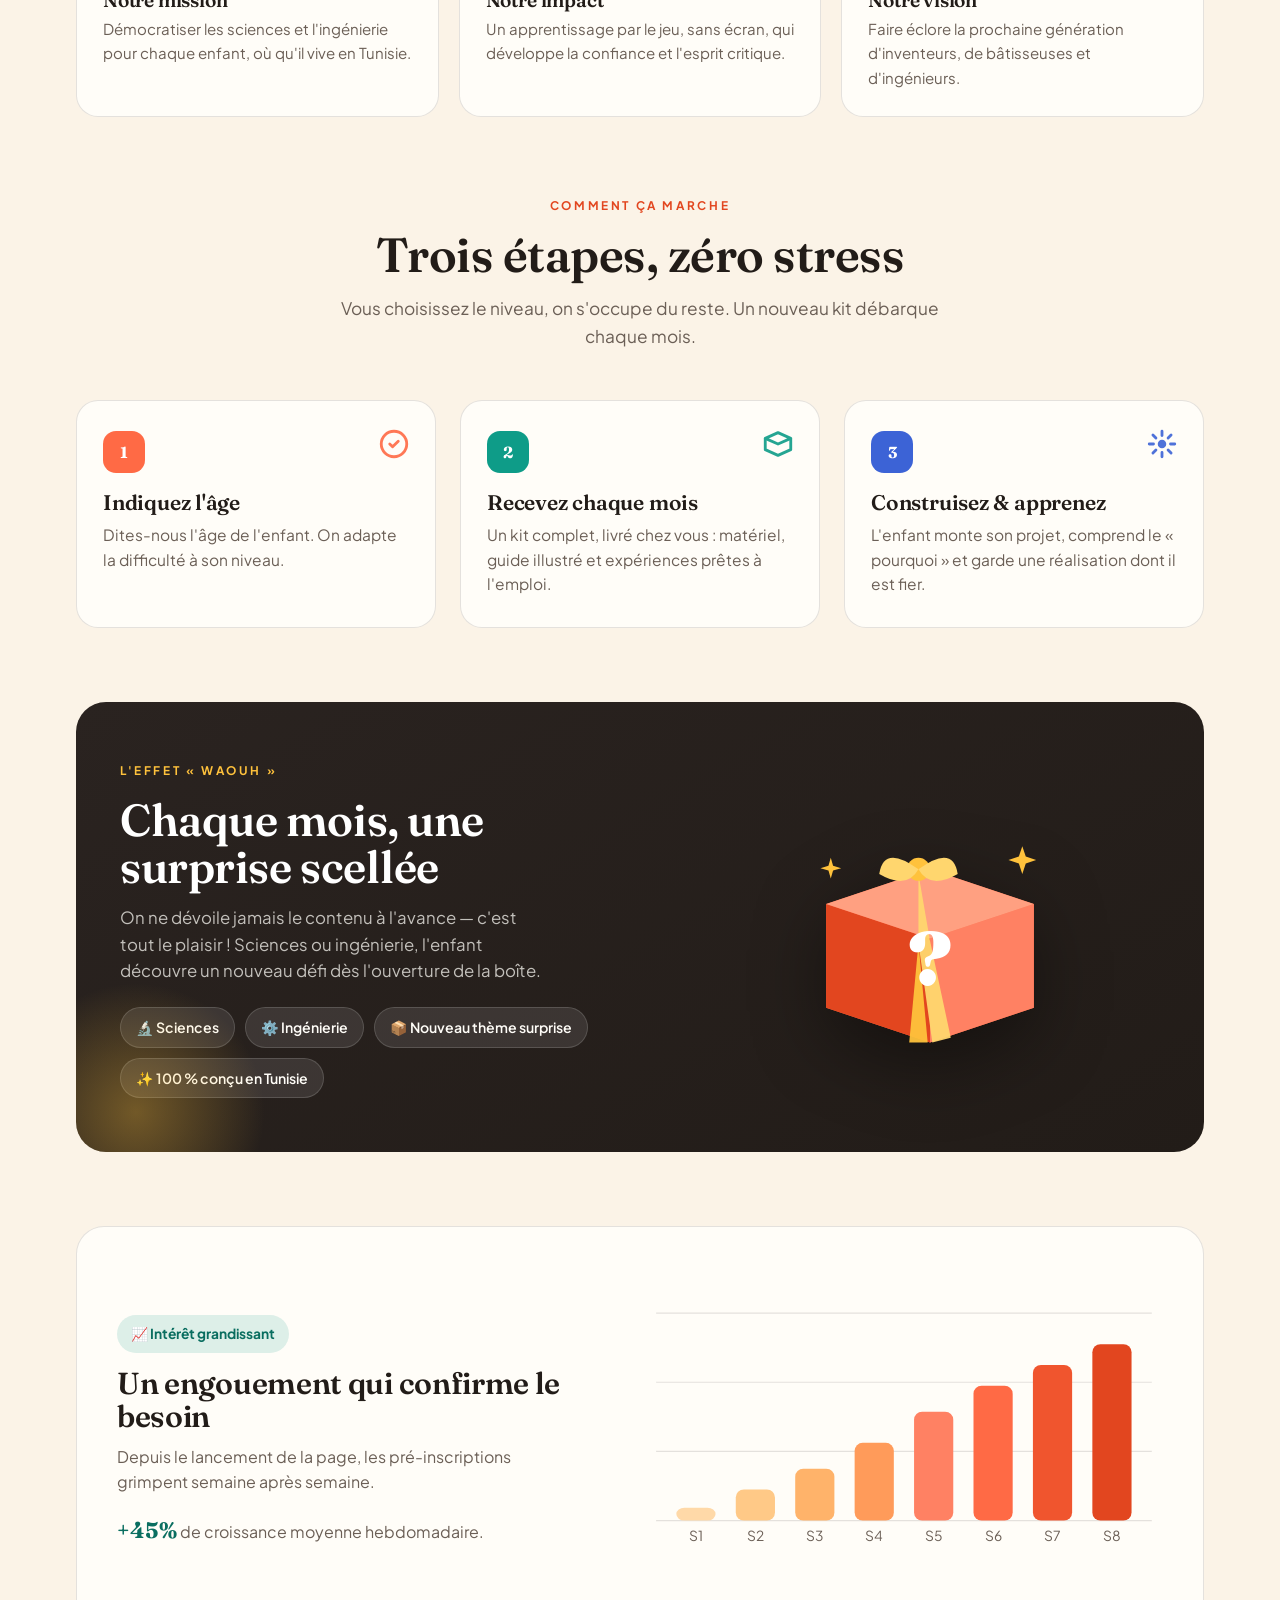
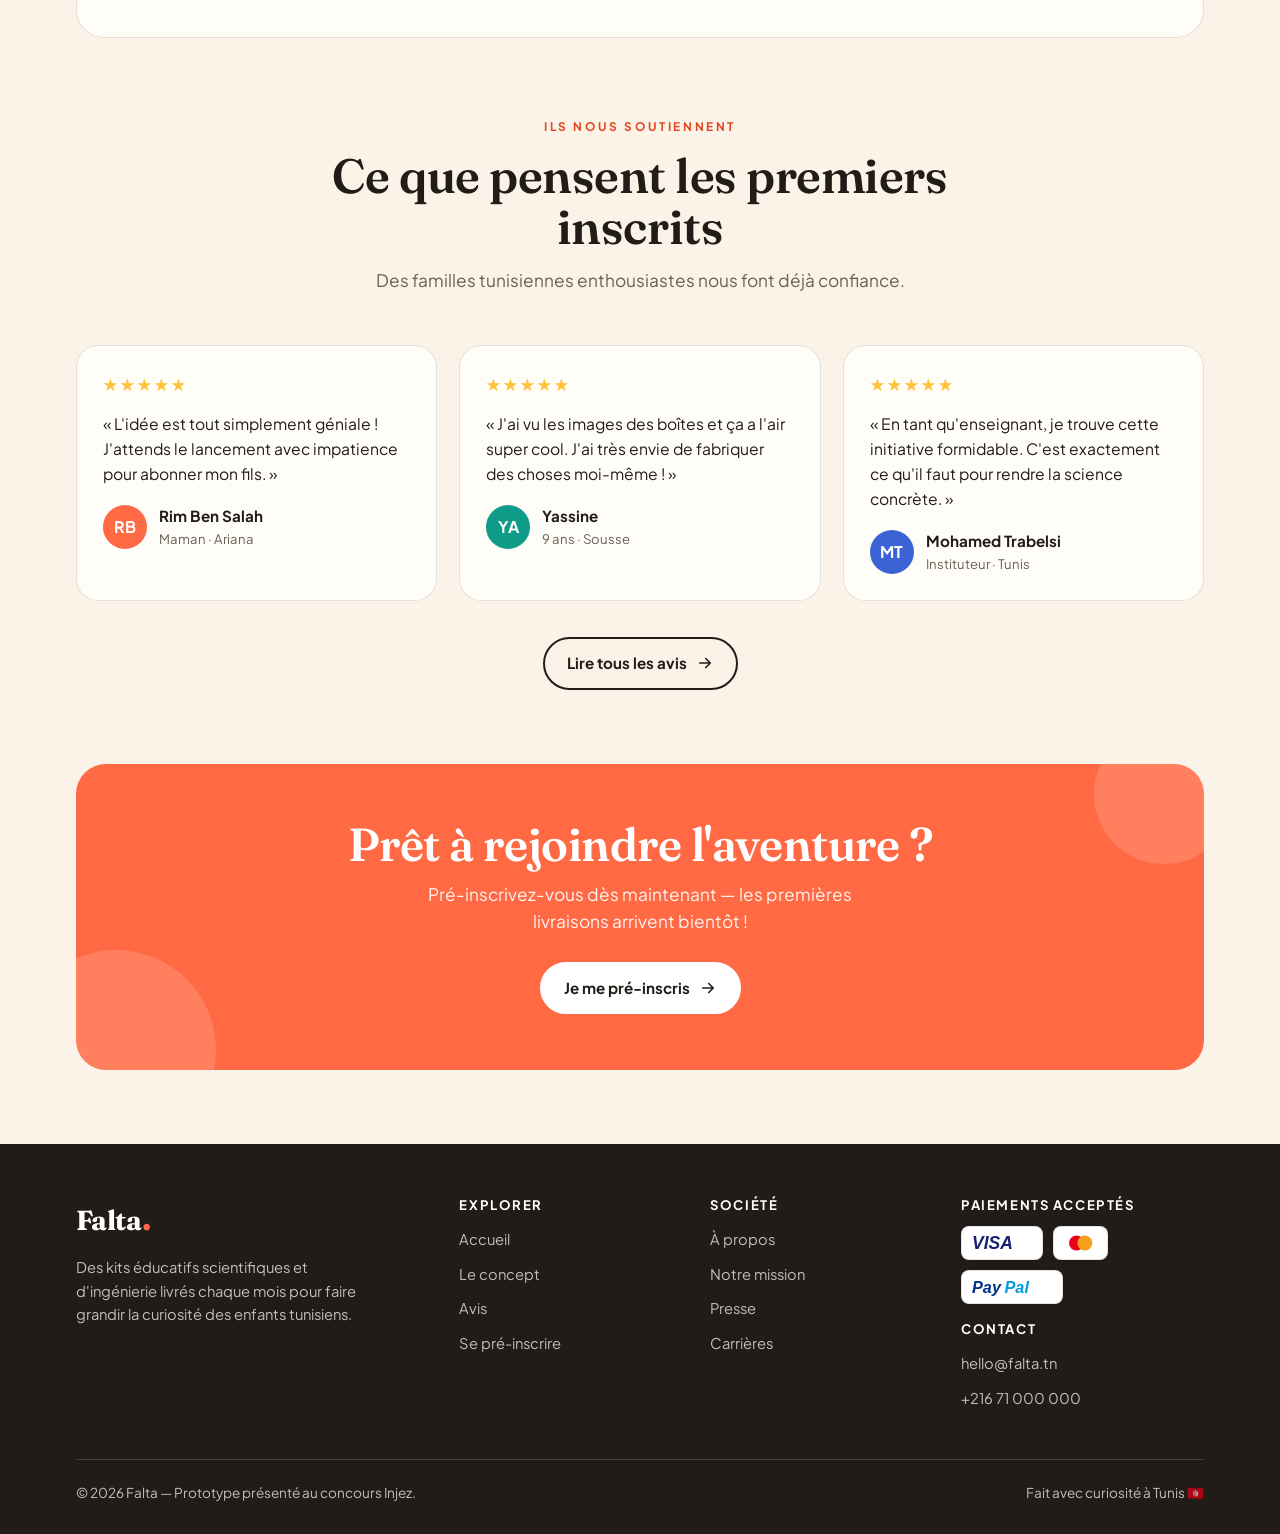
==== commit e986851d: "Add files via upload" ====
--- a/index.html
+++ b/index.html
@@ -312,9 +312,9 @@
       <p data-i18n="rev.sub">Des familles tunisiennes enthousiastes nous font déjà confiance.</p>
     </div>
     <div class="reviews">
-      <div class="review reveal"><div class="stars">★★★★★</div><p data-i18n="rev.q1">« On a pu tester le prototype lors d'un événement, mon fils a adoré ! On a hâte de recevoir la première boîte. »</p><div class="who"><span class="av" style="background:#FF6A45">RB</span><div><div class="nm">Rim Ben Salah</div><div class="ct" data-i18n="rev.r1">Maman · Ariana</div></div></div></div>
-      <div class="review reveal"><div class="stars">★★★★★</div><p data-i18n="rev.q2">« J'ai fabriqué un petit robot qui avance tout seul avec l'équipe Falta. Je veux m'abonner ! »</p><div class="who"><span class="av" style="background:#0E9C88">YA</span><div><div class="nm">Yassine</div><div class="ct" data-i18n="rev.r2">9 ans · Sousse</div></div></div></div>
-      <div class="review reveal"><div class="stars">★★★★★</div><p data-i18n="rev.q3">« Un concept génial qui manque cruellement en Tunisie. L'approche est très pédagogique. »</p><div class="who"><span class="av" style="background:#3C63D6">MT</span><div><div class="nm">Mohamed Trabelsi</div><div class="ct" data-i18n="rev.r3">Instituteur · Tunis</div></div></div></div>
+      <div class="review reveal"><div class="stars">★★★★★</div><p data-i18n="rev.q1">« L'idée est tout simplement géniale ! J'attends le lancement avec impatience pour abonner mon fils. »</p><div class="who"><span class="av" style="background:#FF6A45">RB</span><div><div class="nm">Rim Ben Salah</div><div class="ct" data-i18n="rev.r1">Maman · Ariana</div></div></div></div>
+      <div class="review reveal"><div class="stars">★★★★★</div><p data-i18n="rev.q2">« J'ai vu les images des boîtes et ça a l'air super cool. J'ai très envie de fabriquer des choses moi-même ! »</p><div class="who"><span class="av" style="background:#0E9C88">YA</span><div><div class="nm">Yassine</div><div class="ct" data-i18n="rev.r2">9 ans · Sousse</div></div></div></div>
+      <div class="review reveal"><div class="stars">★★★★★</div><p data-i18n="rev.q3">« En tant qu'enseignant, je trouve cette initiative formidable. C'est exactement ce qu'il faut pour rendre la science concrète. »</p><div class="who"><span class="av" style="background:#3C63D6">MT</span><div><div class="nm">Mohamed Trabelsi</div><div class="ct" data-i18n="rev.r3">Instituteur · Tunis</div></div></div></div>
     </div>
     <div style="text-align:center;margin-top:36px" class="reveal">
       <a href="avis.html" class="btn ghost"><span data-i18n="rev.all">Lire tous les avis</span>
@@ -393,9 +393,9 @@
   "growth.pill":"📈 Intérêt grandissant","growth.title":"Un engouement qui confirme le besoin",
   "growth.p":"Depuis le lancement de la page, les pré-inscriptions grimpent semaine après semaine.","growth.note":"de croissance moyenne hebdomadaire.",
   "rev.eyebrow":"Ils nous soutiennent","rev.title":"Ce que pensent les premiers inscrits","rev.sub":"Des familles tunisiennes enthousiastes nous font déjà confiance.",
-  "rev.q1":"« On a pu tester le prototype lors d'un événement, mon fils a adoré ! On a hâte de recevoir la première boîte. »","rev.r1":"Maman · Ariana",
-  "rev.q2":"« J'ai fabriqué un petit robot qui avance tout seul avec l'équipe Falta. Je veux m'abonner ! »","rev.r2":"9 ans · Sousse",
-  "rev.q3":"« Un concept génial qui manque cruellement en Tunisie. L'approche est très pédagogique. »","rev.r3":"Instituteur · Tunis",
+  "rev.q1":"« L'idée est tout simplement géniale ! J'attends le lancement avec impatience pour abonner mon fils. »","rev.r1":"Maman · Ariana",
+  "rev.q2":"« J'ai vu les images des boîtes et ça a l'air super cool. J'ai très envie de fabriquer des choses moi-même ! »","rev.r2":"9 ans · Sousse",
+  "rev.q3":"« En tant qu'enseignant, je trouve cette initiative formidable. C'est exactement ce qu'il faut pour rendre la science concrète. »","rev.r3":"Instituteur · Tunis",
   "rev.all":"Lire tous les avis",
   "cta.title":"Prêt à rejoindre l'aventure ?","cta.p":"Pré-inscrivez-vous dès maintenant — les premières livraisons arrivent bientôt !","cta.btn":"Je me pré-inscris",
   "foot.subscribe":"Se pré-inscrire"
@@ -428,9 +428,9 @@
   "growth.pill":"📈 Growing interest","growth.title":"An enthusiasm that confirms the need",
   "growth.p":"Since the page launch, pre-registrations keep climbing week after week.","growth.note":"average weekly growth.",
   "rev.eyebrow":"They support us","rev.title":"What our first subscribers think","rev.sub":"Enthusiastic Tunisian families already trust us.",
-  "rev.q1":"“We tested the prototype at an event, my son loved it! We can't wait for the first box.”","rev.r1":"Mom · Ariana",
-  "rev.q2":"“I built a little robot that moves by itself with the Falta team. I want to subscribe!”","rev.r2":"age 9 · Sousse",
-  "rev.q3":"“A brilliant concept that is sorely missing in Tunisia. The approach is highly educational.”","rev.r3":"Teacher · Tunis",
+  "rev.q1":"“The idea is simply brilliant! I'm eagerly waiting for the launch to subscribe my son.”","rev.r1":"Mom · Ariana",
+  "rev.q2":"“I saw the pictures of the boxes and it looks super cool. I really want to build things myself!”","rev.r2":"age 9 · Sousse",
+  "rev.q3":"“As a teacher, I find this initiative wonderful. It's exactly what's needed to make science concrete.”","rev.r3":"Teacher · Tunis",
   "rev.all":"Read all reviews",
   "cta.title":"Ready to join the adventure?","cta.p":"Pre-register now — first deliveries are coming soon!","cta.btn":"Pre-register now",
   "foot.subscribe":"Pre-register"
@@ -463,9 +463,9 @@
   "growth.pill":"📈 اهتمام متزايد","growth.title":"حماس يؤكّد الحاجة",
   "growth.p":"منذ إطلاق الصفحة، تتصاعد التسجيلات المسبقة أسبوعاً بعد أسبوع.","growth.note":"متوسط نمو أسبوعي.",
   "rev.eyebrow":"يدعموننا","rev.title":"ما يظنّه أوائل المسجّلين","rev.sub":"عائلات تونسية متحمّسة تثق بنا.",
-  "rev.q1":"«تمكنا من تجربة النموذج الأولي في إحدى الفعاليات، ابني أحبه جداً! ننتظر بفارغ الصبر أول علبة.»","rev.r1":"أم · أريانة",
-  "rev.q2":"«صنعت روبوتاً صغيراً يتحرك وحده مع فريق فالطة. أريد الاشتراك!»","rev.r2":"9 سنوات · سوسة",
-  "rev.q3":"«مفهوم رائع نفتقده بشدة في تونس. المقاربة تربوية جداً.»","rev.r3":"معلّم · تونس",
+  "rev.q1":"«الفكرة ببساطة رائعة! أنتظر الإطلاق بفارغ الصبر لأشترك لابني.»","rev.r1":"أم · أريانة",
+  "rev.q2":"«رأيت صور العلب وتبدو رائعة جداً. أريد حقاً أن أصنع الأشياء بنفسي!»","rev.r2":"9 سنوات · سوسة",
+  "rev.q3":"«كمعلم، أرى هذه المبادرة ممتازة. هذا بالضبط ما نحتاجه لجعل العلوم ملموسة.»","rev.r3":"معلّم · تونس",
   "rev.all":"اقرأ كل الآراء",
   "cta.title":"مستعدّ للانضمام إلى المغامرة؟","cta.p":"سجّل مسبقاً الآن — التوصيلات الأولى قادمة قريباً!","cta.btn":"أسجّل مسبقاً",
   "foot.subscribe":"سجّل مسبقاً"
